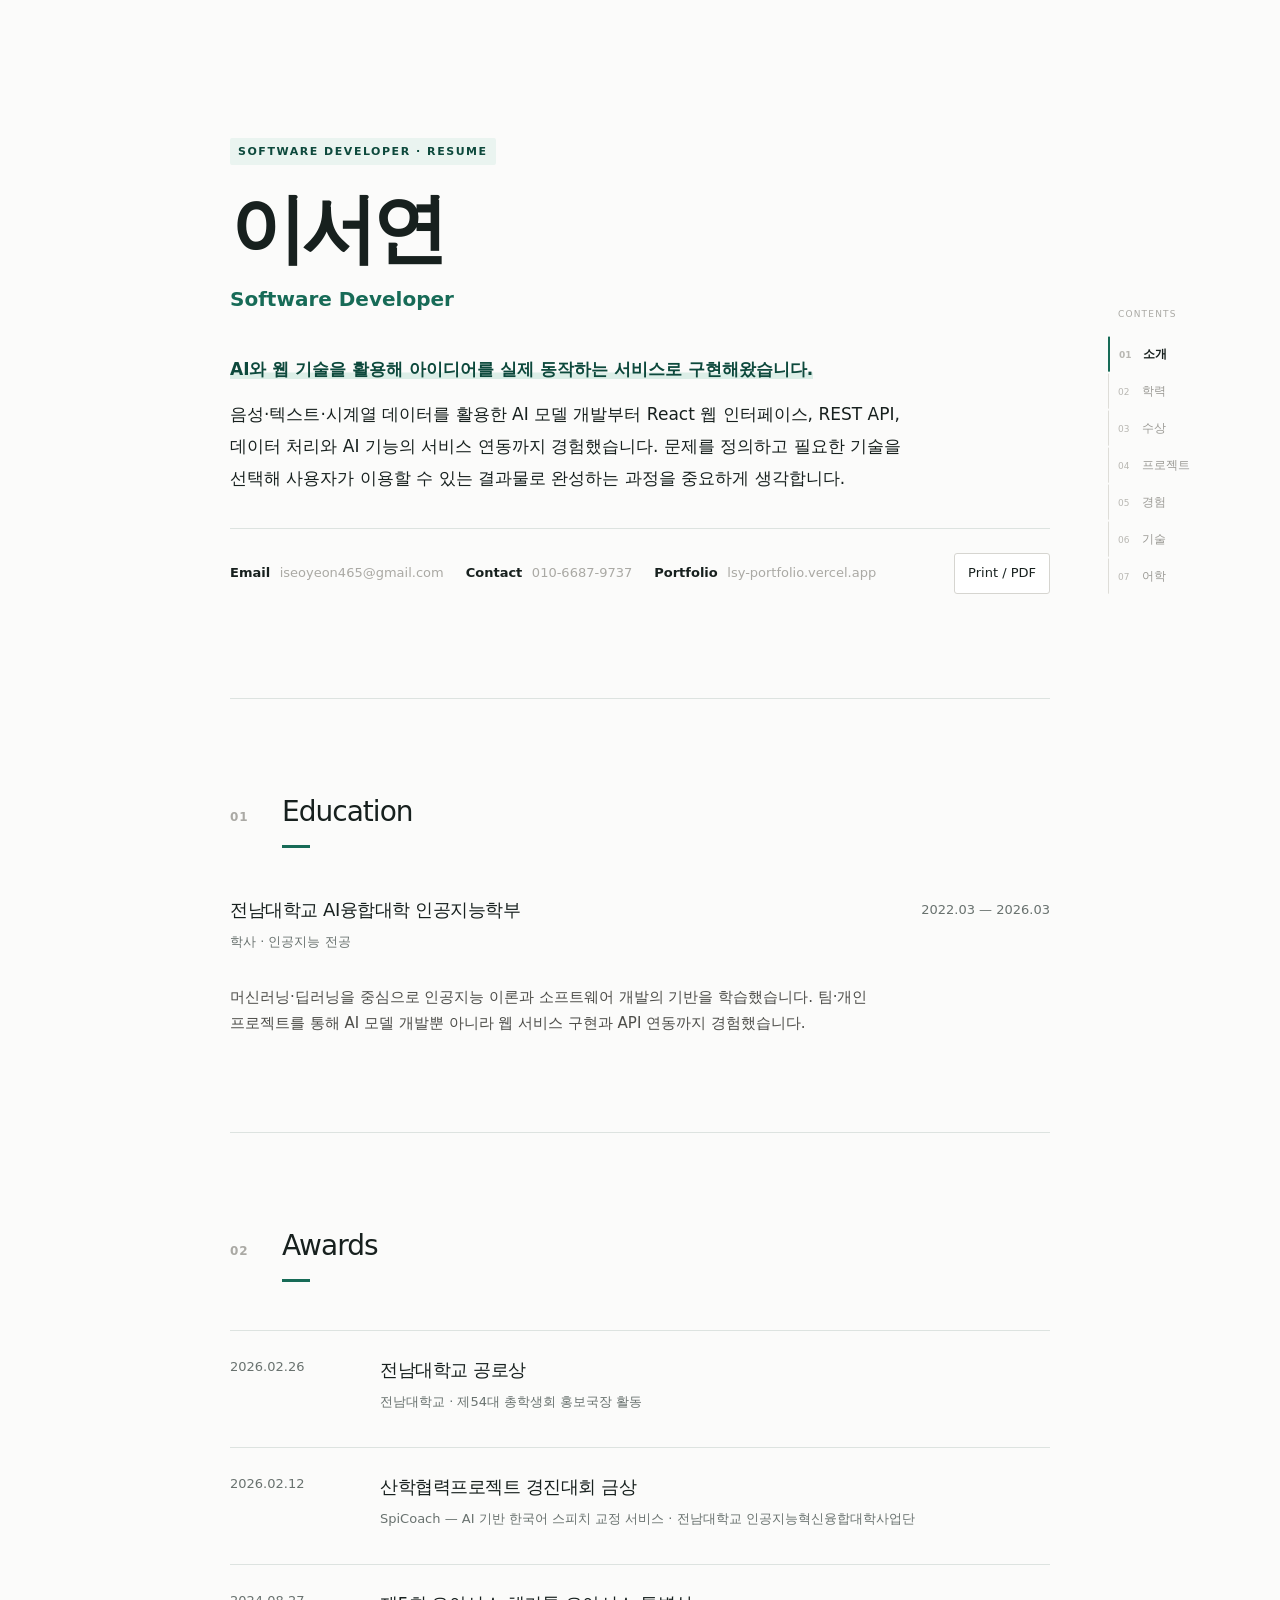
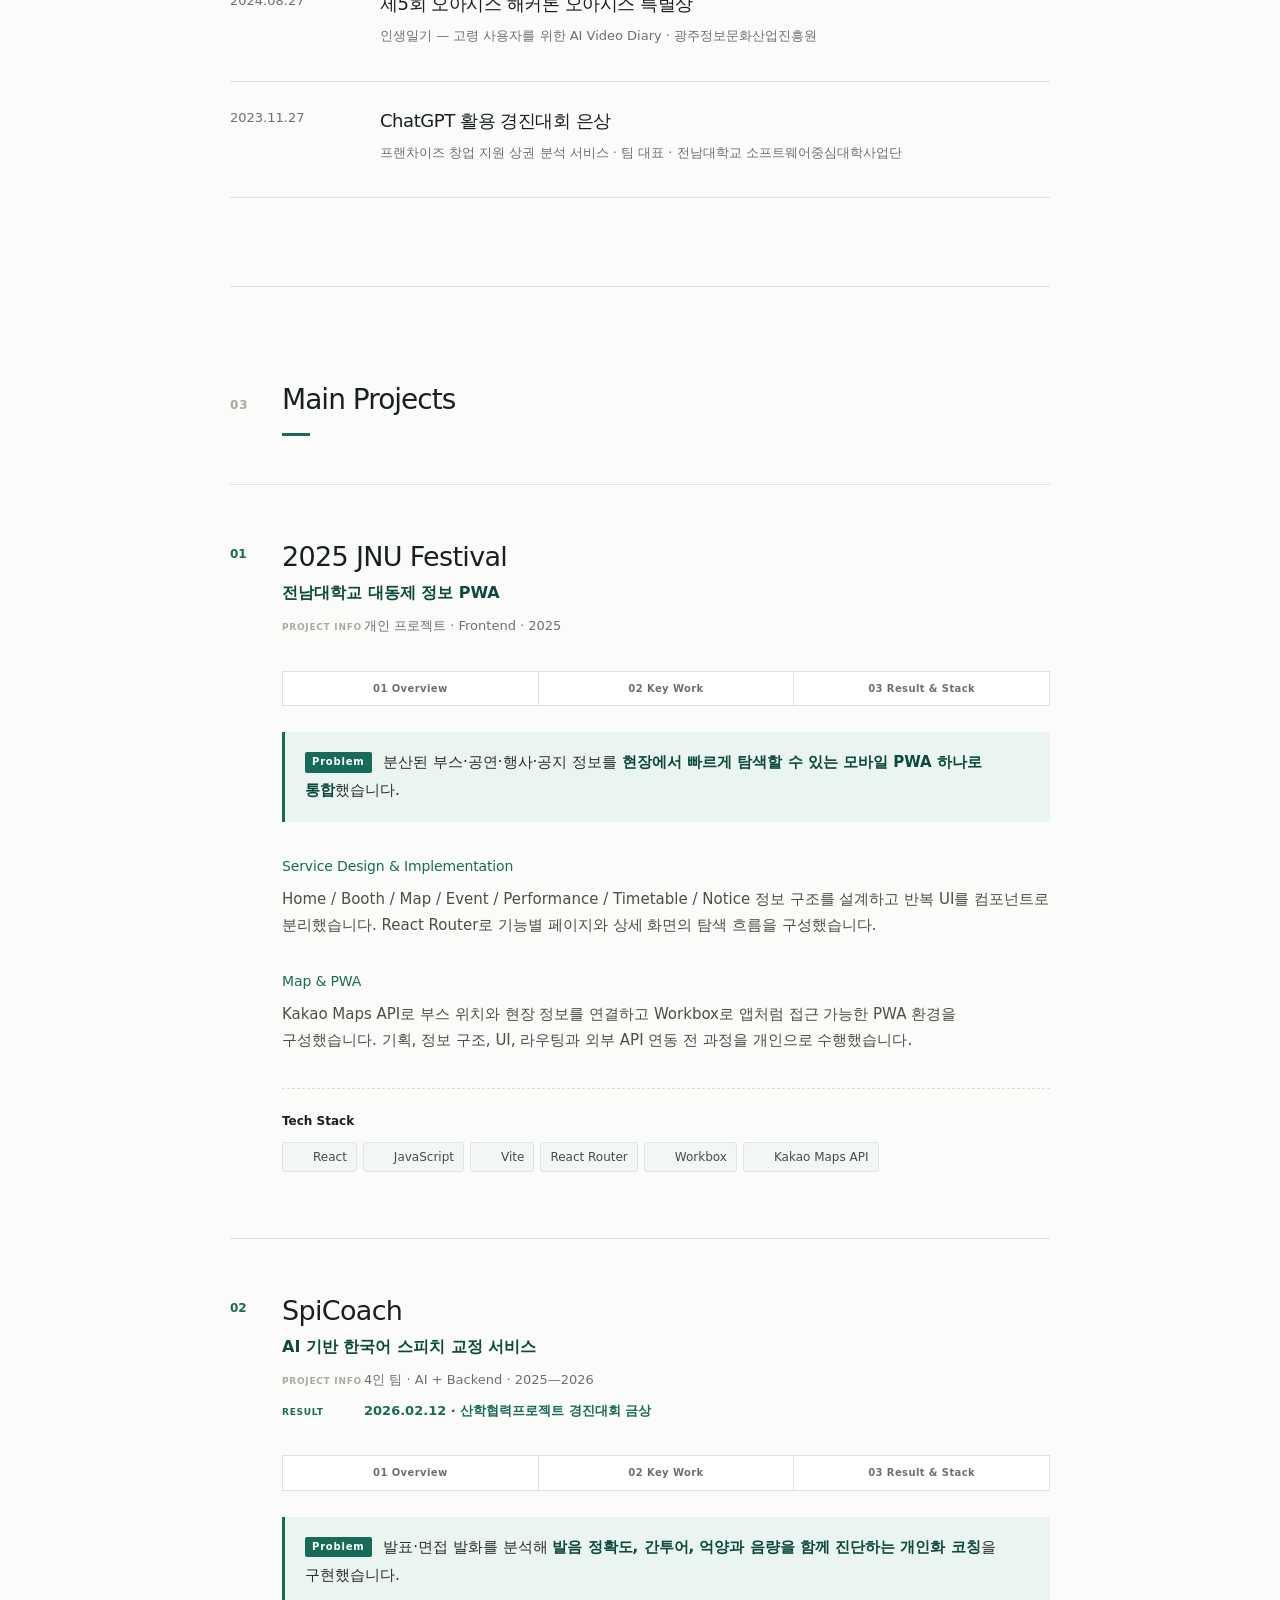
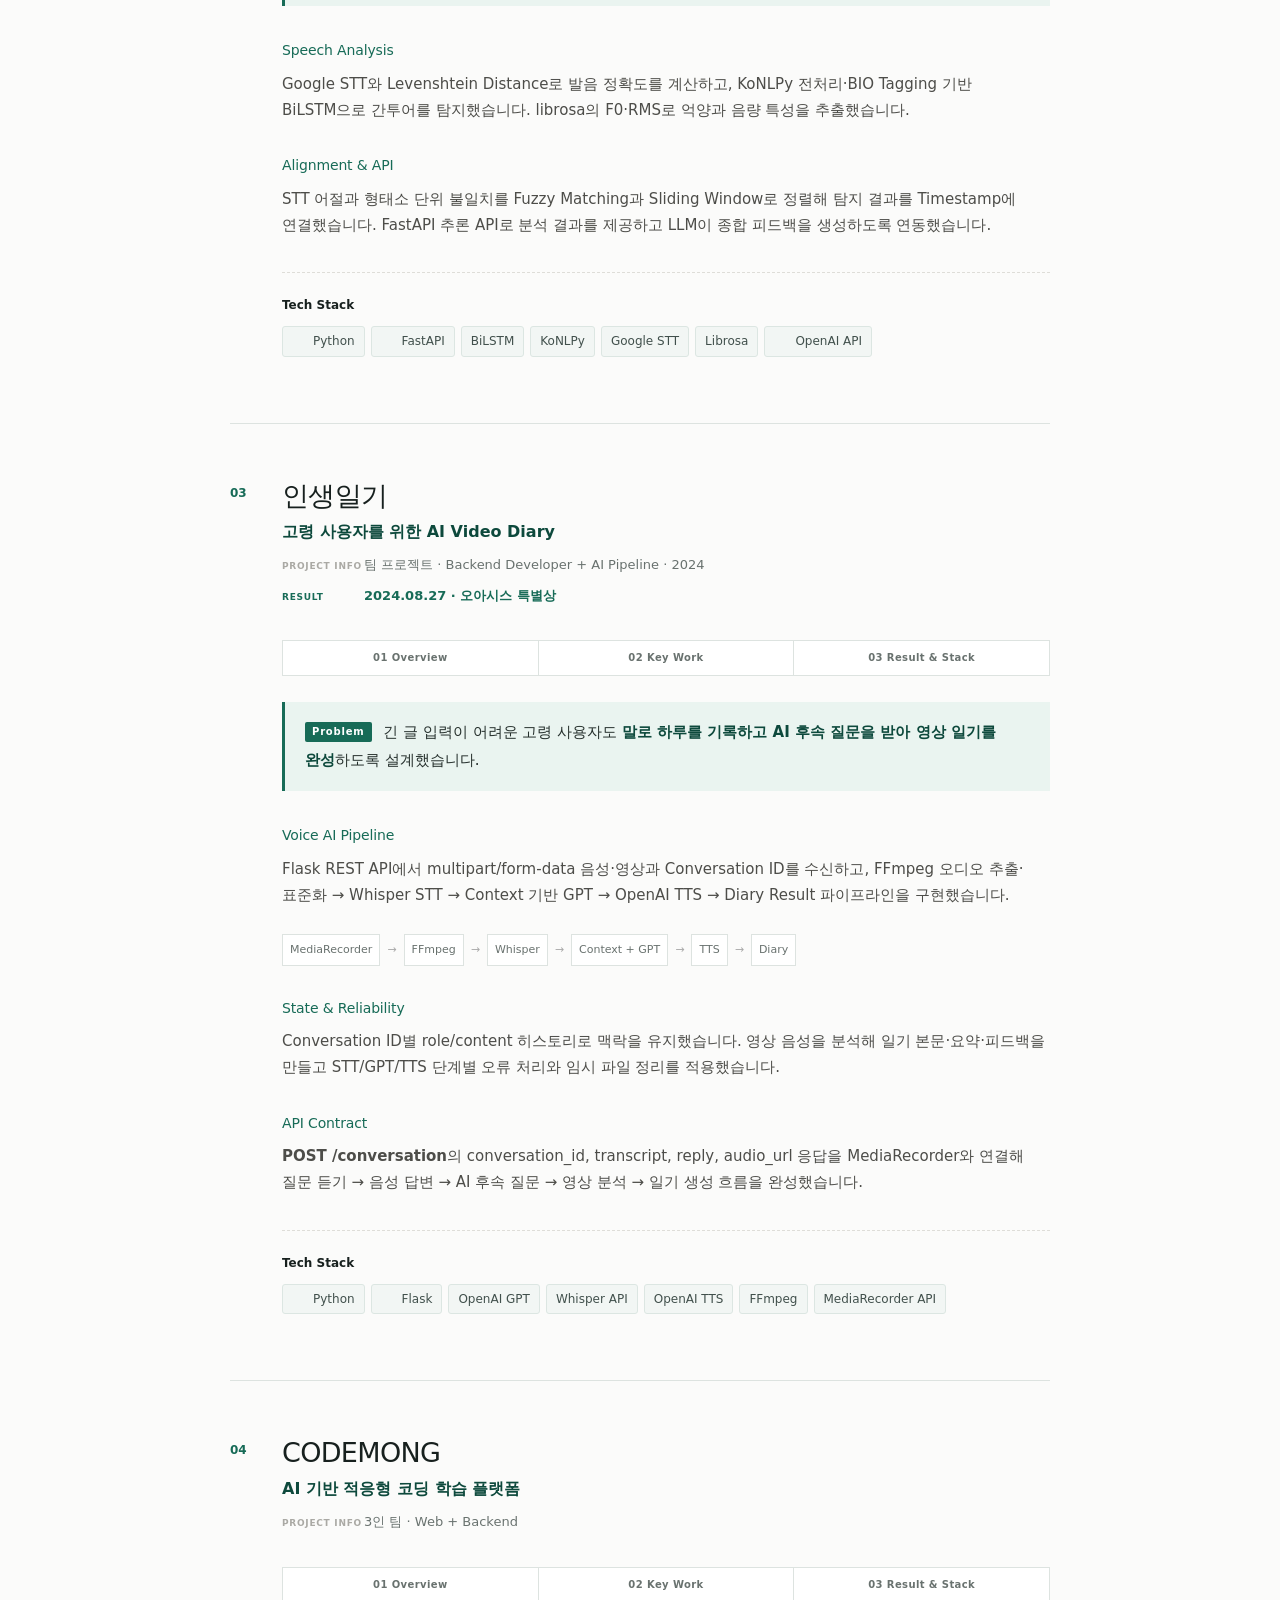
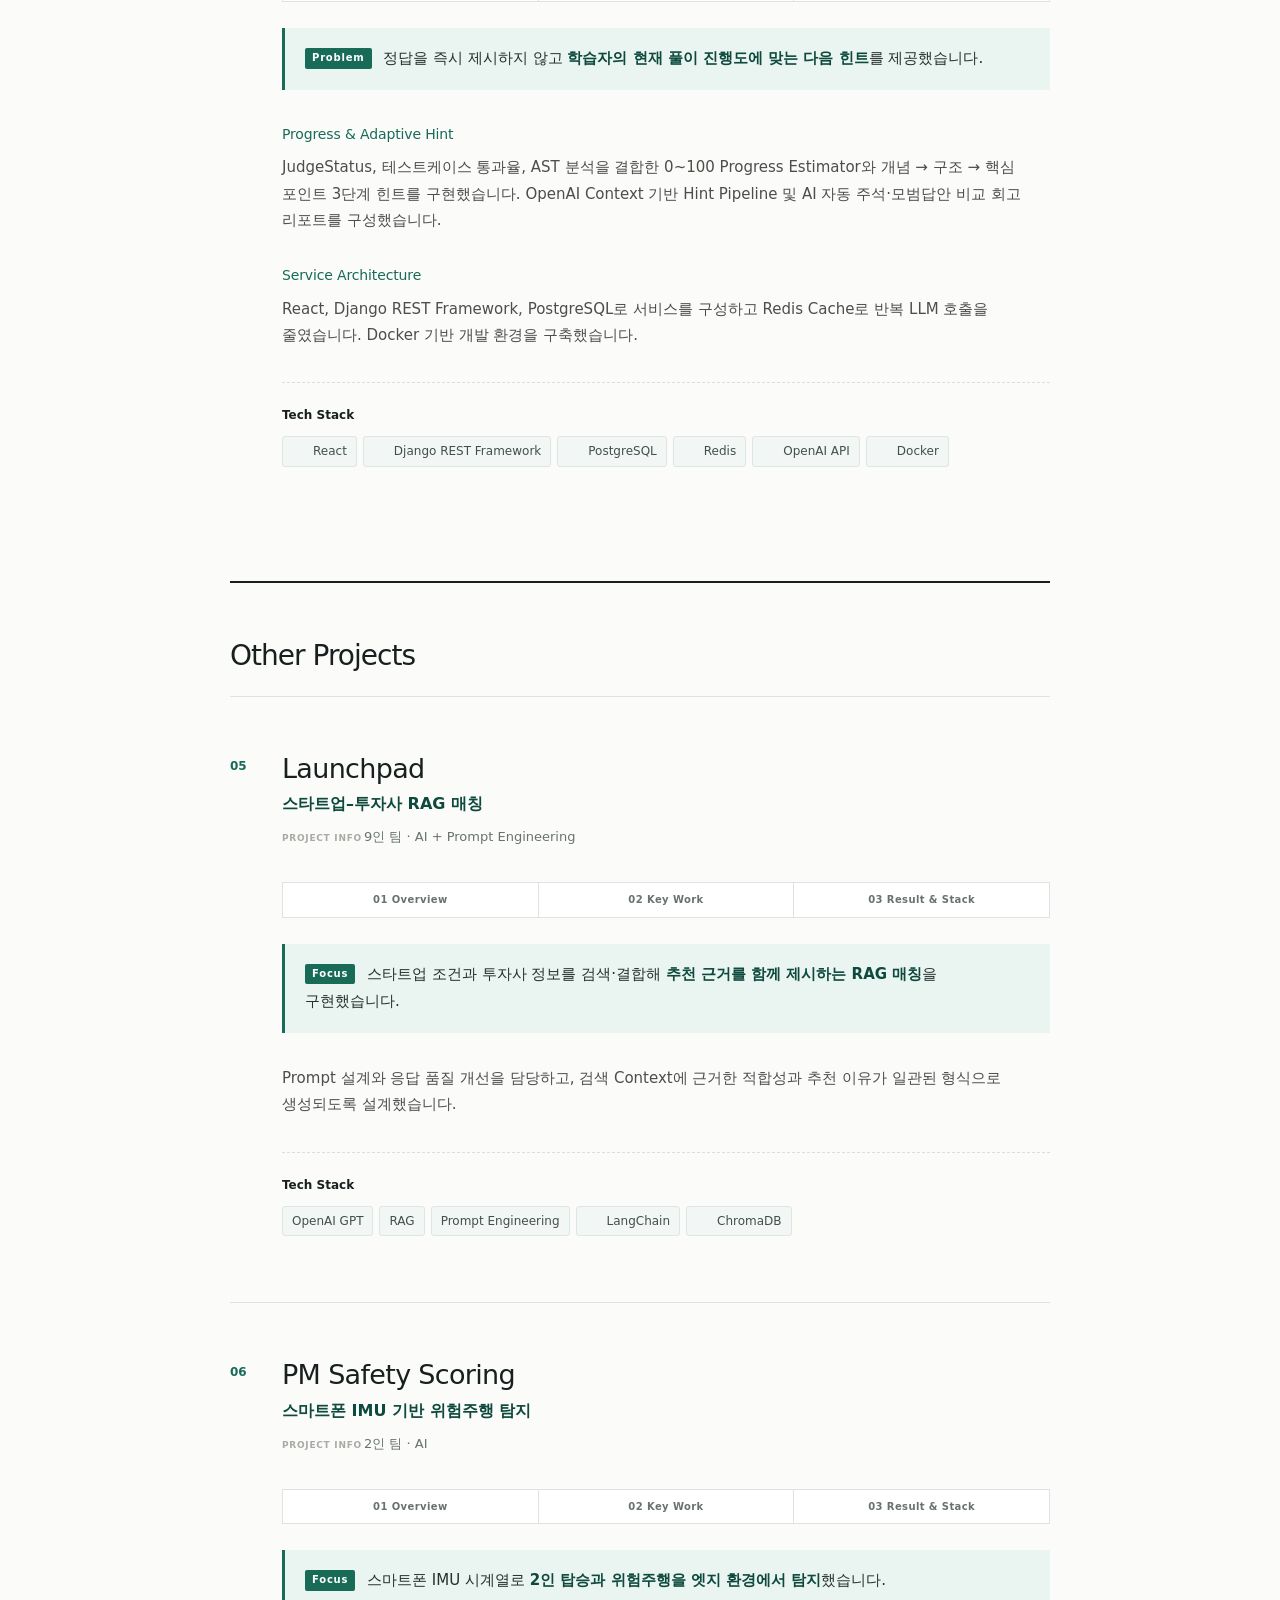
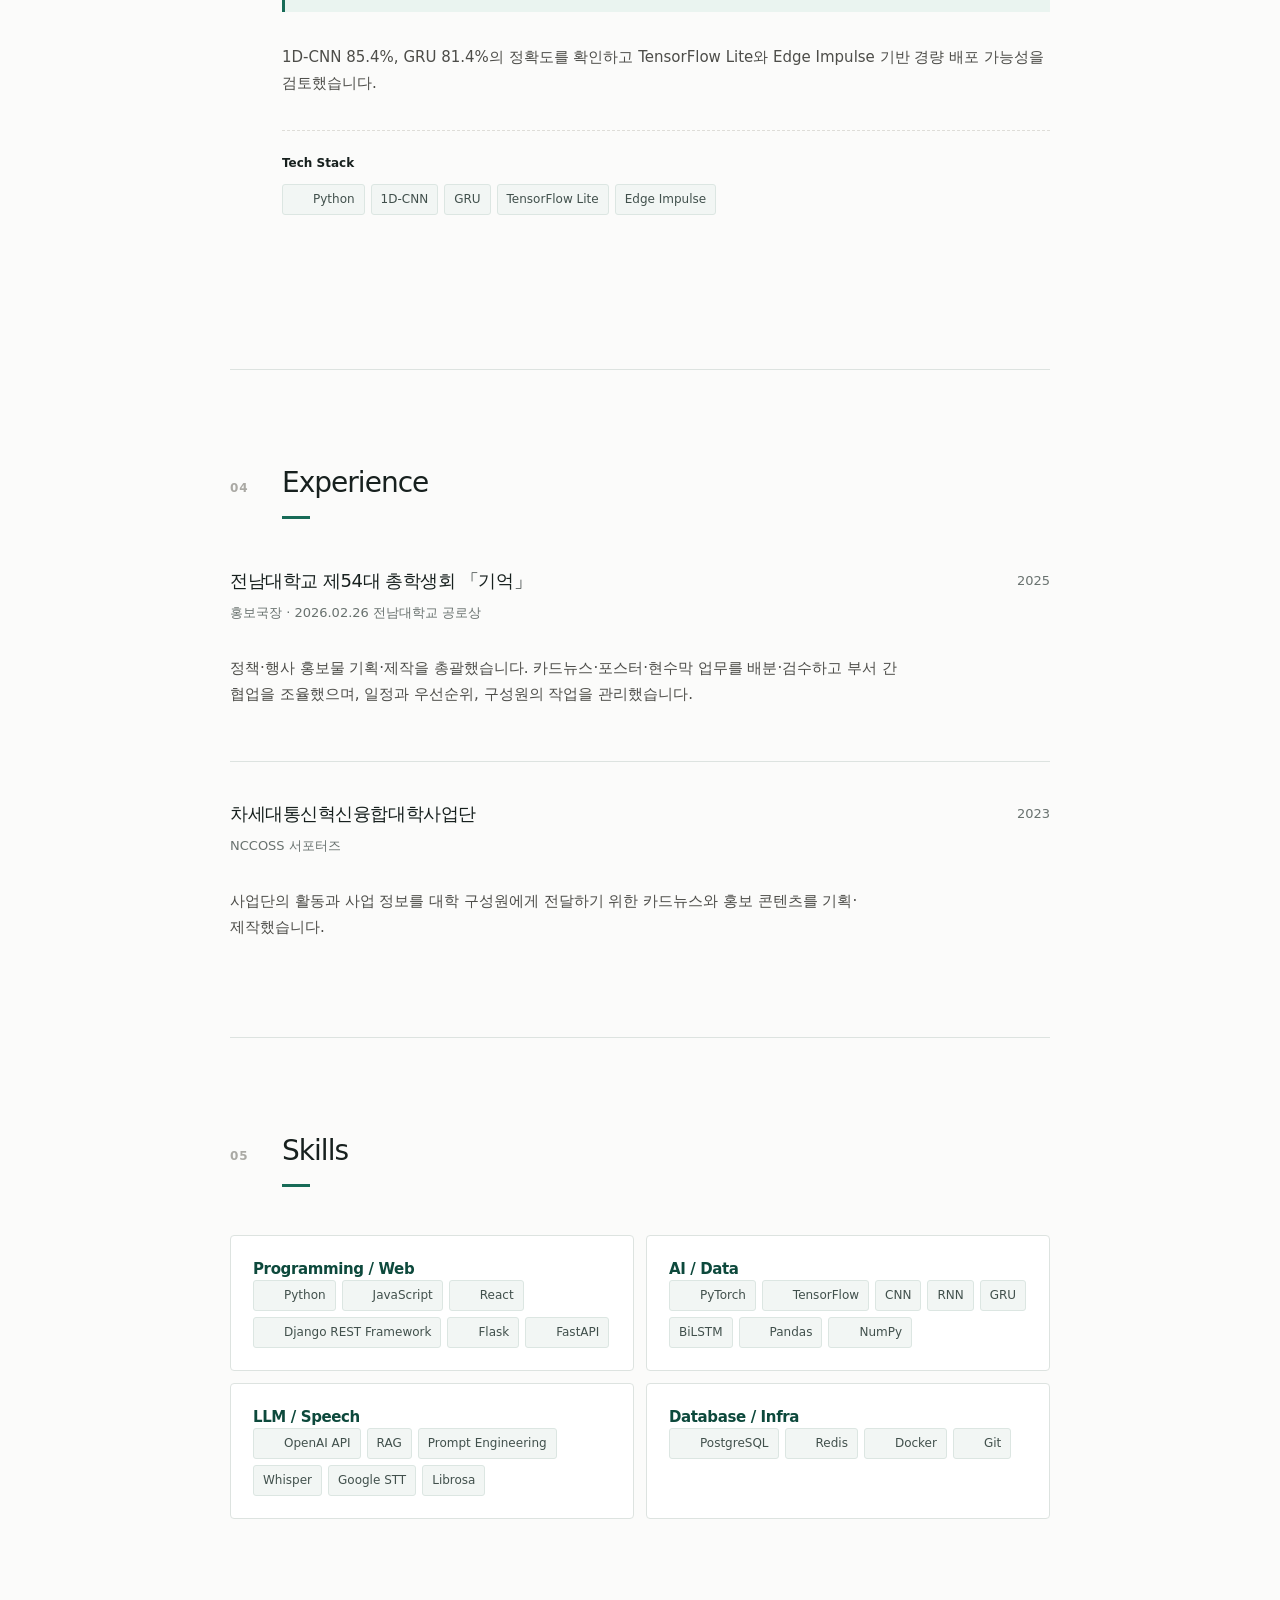
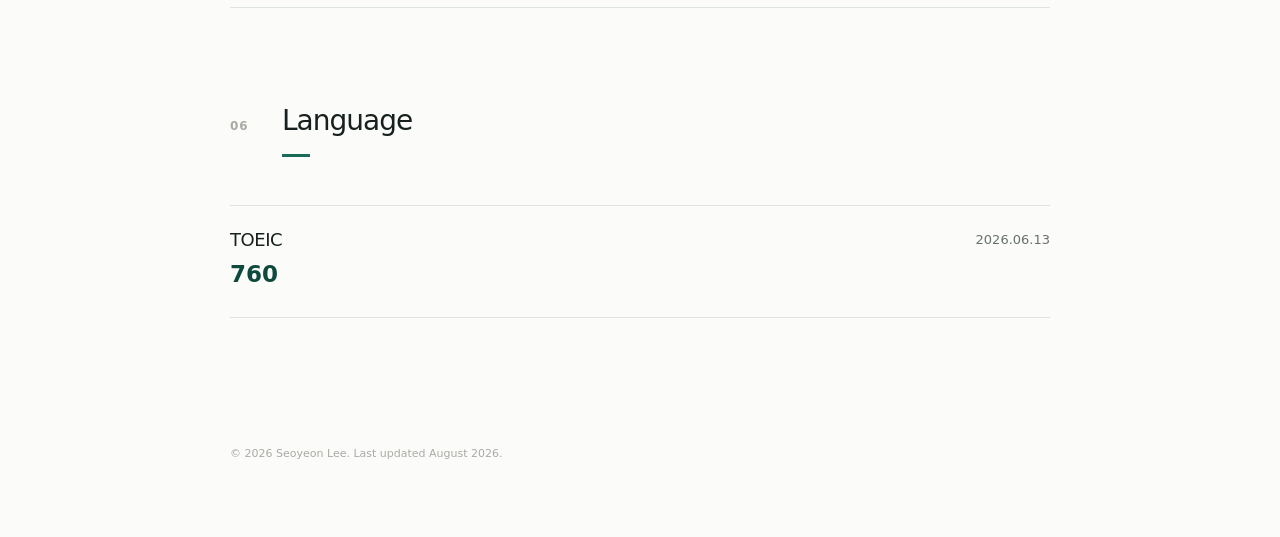
==== all/index.html @ 8046c21c "Add files via upload" ====
<!doctype html>
<html lang="ko">
  <head>
    <meta charset="UTF-8" />
    <meta name="viewport" content="width=device-width, initial-scale=1.0" />
    <meta name="description" content="AI와 웹 기술로 아이디어를 실제 서비스로 구현해온 Software Developer 이서연의 종합 이력서입니다." />
    <title>이서연 · Software Developer</title>
    <script type="module" crossorigin src="/all/assets/index-D9o_yGi5.js"></script>
    <link rel="stylesheet" crossorigin href="/all/assets/index-BN5vg3Mg.css">
  </head>
  <body>
    <div id="root"></div>
  </body>
</html>
---- all/assets/index-BN5vg3Mg.css ----
/*! tailwindcss v4.2.1 | MIT License | https://tailwindcss.com */
@layer theme{:root,:host{--font-sans:ui-sans-serif, system-ui, sans-serif, "Apple Color Emoji", "Segoe UI Emoji", "Segoe UI Symbol", "Noto Color Emoji";--font-mono:ui-monospace, SFMono-Regular, Menlo, Monaco, Consolas, "Liberation Mono", "Courier New", monospace;--default-font-family:var(--font-sans);--default-mono-font-family:var(--font-mono)}}@layer base{*,:after,:before,::backdrop{box-sizing:border-box;border:0 solid;margin:0;padding:0}::file-selector-button{box-sizing:border-box;border:0 solid;margin:0;padding:0}html,:host{-webkit-text-size-adjust:100%;tab-size:4;line-height:1.5;font-family:var(--default-font-family,ui-sans-serif, system-ui, sans-serif, "Apple Color Emoji", "Segoe UI Emoji", "Segoe UI Symbol", "Noto Color Emoji");font-feature-settings:var(--default-font-feature-settings,normal);font-variation-settings:var(--default-font-variation-settings,normal);-webkit-tap-highlight-color:transparent}hr{height:0;color:inherit;border-top-width:1px}abbr:where([title]){-webkit-text-decoration:underline dotted;text-decoration:underline dotted}h1,h2,h3,h4,h5,h6{font-size:inherit;font-weight:inherit}a{color:inherit;-webkit-text-decoration:inherit;-webkit-text-decoration:inherit;-webkit-text-decoration:inherit;-webkit-text-decoration:inherit;text-decoration:inherit}b,strong{font-weight:bolder}code,kbd,samp,pre{font-family:var(--default-mono-font-family,ui-monospace, SFMono-Regular, Menlo, Monaco, Consolas, "Liberation Mono", "Courier New", monospace);font-feature-settings:var(--default-mono-font-feature-settings,normal);font-variation-settings:var(--default-mono-font-variation-settings,normal);font-size:1em}small{font-size:80%}sub,sup{vertical-align:baseline;font-size:75%;line-height:0;position:relative}sub{bottom:-.25em}sup{top:-.5em}table{text-indent:0;border-color:inherit;border-collapse:collapse}:-moz-focusring{outline:auto}progress{vertical-align:baseline}summary{display:list-item}ol,ul,menu{list-style:none}img,svg,video,canvas,audio,iframe,embed,object{vertical-align:middle;display:block}img,video{max-width:100%;height:auto}button,input,select,optgroup,textarea{font:inherit;font-feature-settings:inherit;font-variation-settings:inherit;letter-spacing:inherit;color:inherit;opacity:1;background-color:#0000;border-radius:0}::file-selector-button{font:inherit;font-feature-settings:inherit;font-variation-settings:inherit;letter-spacing:inherit;color:inherit;opacity:1;background-color:#0000;border-radius:0}:where(select:is([multiple],[size])) optgroup{font-weight:bolder}:where(select:is([multiple],[size])) optgroup option{padding-inline-start:20px}::file-selector-button{margin-inline-end:4px}::placeholder{opacity:1}@supports (not ((-webkit-appearance:-apple-pay-button))) or (contain-intrinsic-size:1px){::placeholder{color:currentColor}@supports (color:color-mix(in lab, red, red)){::placeholder{color:color-mix(in oklab, currentcolor 50%, transparent)}}}textarea{resize:vertical}::-webkit-search-decoration{-webkit-appearance:none}::-webkit-date-and-time-value{min-height:1lh;text-align:inherit}::-webkit-datetime-edit{display:inline-flex}::-webkit-datetime-edit-fields-wrapper{padding:0}::-webkit-datetime-edit{padding-block:0}::-webkit-datetime-edit-year-field{padding-block:0}::-webkit-datetime-edit-month-field{padding-block:0}::-webkit-datetime-edit-day-field{padding-block:0}::-webkit-datetime-edit-hour-field{padding-block:0}::-webkit-datetime-edit-minute-field{padding-block:0}::-webkit-datetime-edit-second-field{padding-block:0}::-webkit-datetime-edit-millisecond-field{padding-block:0}::-webkit-datetime-edit-meridiem-field{padding-block:0}::-webkit-calendar-picker-indicator{line-height:1}:-moz-ui-invalid{box-shadow:none}button,input:where([type=button],[type=reset],[type=submit]){appearance:button}::file-selector-button{appearance:button}::-webkit-inner-spin-button{height:auto}::-webkit-outer-spin-button{height:auto}[hidden]:where(:not([hidden=until-found])){display:none!important}}@layer components,utilities;:root{--ink:#17201e;--muted:#69726f;--line:#dde3e0;--soft:#f2f6f4;--accent:#176b57;--accent-dark:#0d493c;--accent-pale:#eaf4f0;--blue:#345995}*{box-sizing:border-box}html{scroll-behavior:smooth}body{color:var(--ink);font-family:var(--font-geist-sans), "Pretendard", "Noto Sans KR", Arial, sans-serif;word-break:keep-all;background:#fbfbfa;margin:0;line-height:1.75}button,a{font:inherit}a{color:inherit}main{width:min(820px,100% - 48px);margin:0 auto;padding:104px 0 64px}section{border-top:1px solid var(--line);padding:88px 0;scroll-margin-top:42px}.hero{border:0;padding:32px 0 104px}.eyebrow{color:var(--accent-dark);background:var(--accent-pale);letter-spacing:.14em;border-radius:2px;margin-bottom:26px;padding:4px 8px;font-size:11px;font-weight:750;display:inline-block}h1{letter-spacing:-.065em;margin:0;font-size:clamp(48px,8vw,76px);font-weight:720;line-height:1}.role{color:var(--accent);margin:15px 0 36px;font-size:20px;font-weight:650}.intro-copy{max-width:700px;font-size:17px;line-height:1.9}.intro-copy p{margin:0 0 12px}.intro-copy strong{color:var(--accent-dark);font-weight:720;box-shadow:inset 0 -.38em #dceee7}.contact{border-top:1px solid var(--line);flex-wrap:wrap;align-items:center;gap:10px 22px;margin-top:34px;padding-top:24px;font-size:13px;display:flex}.contact a{font-weight:650;text-decoration:none}.contact a span{color:#aaa9a4;margin-left:5px;font-weight:450}.contact button{cursor:pointer;background:#fff;border:1px solid #d6d5d0;border-radius:3px;margin-left:auto;padding:8px 13px}.contact button:hover{border-color:#777}.section-title{grid-template-columns:52px 1fr;align-items:baseline;margin-bottom:48px;display:grid}.section-title span{color:#aaa9a4;letter-spacing:.08em;font-size:12px;font-weight:650}.section-title h2,.subsection h2{letter-spacing:-.035em;margin:0;font-size:28px}.section-title h2:after{content:"";background:var(--accent);width:28px;height:3px;margin-top:9px;display:block}h3{letter-spacing:-.025em;margin:0;font-size:18px;line-height:1.5}h4{color:var(--accent);letter-spacing:-.01em;margin:30px 0 7px;font-size:14px}p{margin:8px 0}.meta,time{color:var(--muted);font-size:13px}.row{justify-content:space-between;align-items:flex-start;gap:32px;display:flex}.row time{white-space:nowrap;padding-top:3px}.description{color:#4d4d49;max-width:670px;margin-top:22px;font-size:15px}.award-list{border-top:1px solid var(--line)}.award-row{border-bottom:1px solid var(--line);grid-template-columns:130px 1fr;gap:20px;padding:25px 0;display:grid}.award-row p:not(.meta){color:#565651;margin-top:11px;font-size:14px}.project{border-top:1px solid var(--line);padding:52px 0 66px}.project-header{grid-template-columns:52px 1fr;display:grid}.project-index{color:var(--accent);font-family:var(--font-geist-mono);padding-top:7px;font-size:12px;font-weight:750}.project-header h3{font-size:27px}.project-subtitle{color:var(--accent-dark);margin:1px 0 5px;font-size:16px;font-weight:650}.award-note{color:var(--accent);font-size:13px;font-weight:650}.project-meta span,.award-note span{color:#aaa9a4;letter-spacing:.08em;min-width:82px;font-size:9px;font-weight:750;display:inline-block}.award-note span{color:var(--accent)}.project-body{color:#4d4d49;padding-left:52px;font-size:15px}.project-structure{border:1px solid var(--line);background:var(--line);grid-template-columns:repeat(3,1fr);gap:1px;margin:25px 0 18px;display:grid}.project-structure span{color:var(--muted);letter-spacing:.04em;text-align:center;background:#fff;padding:8px 10px;font-size:10px;font-weight:700}.project-body .lead{color:#26302d;background:var(--accent-pale);border-left:3px solid var(--accent);margin:26px 0 32px;padding:17px 20px;font-size:15px;line-height:1.85}.project-body .lead strong{color:#fff;background:var(--accent);letter-spacing:.08em;vertical-align:2px;border-radius:2px;margin-right:7px;padding:1px 7px;font-size:10px;font-style:normal;display:inline-block}.project-body .lead em{color:var(--accent-dark);font-style:normal;font-weight:720}.tech{border-top:1px dashed #deddd8;margin-top:34px;padding-top:22px}.tech b{color:var(--ink);margin-bottom:10px;font-size:12px;display:block}.tags{flex-wrap:wrap;gap:6px;display:flex}.tags span{background:var(--soft);color:#41504c;border:1px solid #dce6e2;border-radius:3px;align-items:center;gap:6px;padding:6px 9px;font-size:12px;line-height:1.4;display:inline-flex}.tags img{object-fit:contain;width:15px;height:15px}.metrics{grid-template-columns:1fr 1fr;gap:10px;margin:28px 0;display:grid}.metrics div{border-top:3px solid var(--accent);background:var(--soft);padding:14px 16px}.metrics div:nth-child(2){border-top-color:var(--blue)}.metrics b{color:var(--accent-dark);font-size:25px;line-height:1.2;display:block}.metrics div:nth-child(2) b{color:var(--blue)}.metrics span{color:var(--muted);font-size:12px}.flow{color:var(--muted);flex-wrap:wrap;align-items:center;gap:7px;margin:26px 0 0;font-size:11px;display:flex}.flow span{border:1px solid var(--line);background:#fff;padding:5px 7px}.flow i{color:#aaa;font-style:normal}.subsection{border-top:2px solid var(--ink);margin:48px 0 16px;padding-top:48px}.experience-list .second{border-top:1px solid var(--line);margin-top:54px;padding-top:38px}.skill-list{grid-template-columns:repeat(2,minmax(0,1fr));gap:12px;display:grid}.skill-list>div{border:1px solid var(--line);background:#fff;border-radius:4px;padding:22px}.skill-list h3{color:var(--accent-dark);font-size:15px;font-weight:720}.skill-list p{color:var(--muted);margin:11px 0 0;font-size:13px}.language{border-top:1px solid var(--line);border-bottom:1px solid var(--line);padding:20px 0}.score{color:var(--accent-dark);font-size:23px;font-weight:750;line-height:1.2}.placeholder{background:#fff6e6;border-radius:2px;padding:1px 7px;font-size:12px;display:inline-block;color:#9b6d27!important}footer{color:#aaa9a4;padding:38px 0 10px;font-size:11px}.side-nav{flex-direction:column;gap:2px;width:112px;display:flex;position:fixed;top:50%;right:max(28px,50vw - 580px);transform:translateY(-50%)}.side-nav p{color:#aaa9a4;letter-spacing:.13em;margin:0 0 12px 10px;font-size:9px}.side-nav button{text-align:left;color:#9b9a95;cursor:pointer;background:0 0;border:0;border-left:1px solid #deddd8;padding:7px 9px;font-size:12px;transition:color .15s,border-color .15s}.side-nav button span{width:24px;font-family:var(--font-geist-mono);color:#b8b7b2;font-size:9px;display:inline-block}.side-nav button.active{color:var(--ink);border-left:2px solid var(--accent);font-weight:650}.mobile-nav{display:none}@media (width<=1120px){main{margin-left:max(48px,50vw - 460px)}.side-nav{right:24px}}@media (width<=900px){.side-nav{display:none}.mobile-nav{z-index:10;border-bottom:1px solid var(--line);-webkit-backdrop-filter:blur(8px);backdrop-filter:blur(8px);background:#fbfbfaf5;display:block;position:sticky;top:0}.mobile-nav>div{scrollbar-width:none;padding:0 17px;display:flex;overflow-x:auto}.mobile-nav button{color:#8a8984;background:0 0;border:0;border-bottom:2px solid #0000;flex:none;padding:14px 12px 12px;font-size:12px}.mobile-nav button.active{color:var(--ink);border-bottom-color:var(--accent);font-weight:650}main{width:min(820px,100% - 40px);margin:0 auto;padding-top:62px}section{scroll-margin-top:46px}}@media (width<=600px){body{word-break:keep-all}main{width:calc(100% - 36px);padding-bottom:34px}section{padding:62px 0}.hero{padding:20px 0 76px}h1{font-size:54px}.intro-copy{font-size:15px}.contact{align-items:flex-start}.contact button{width:100%;margin:9px 0 0}.section-title{grid-template-columns:36px 1fr;margin-bottom:34px}.section-title h2,.subsection h2{font-size:24px}.row{flex-direction:column;gap:4px}.row time{order:-1}.award-row{grid-template-columns:1fr;gap:6px}.project{padding:42px 0 52px}.project-header{grid-template-columns:36px 1fr}.project-header h3{font-size:23px}.project-body{padding-left:36px}.project-structure,.metrics,.skill-list{grid-template-columns:1fr}.skill-list h3{grid-row:auto;margin-bottom:10px}.language time{order:0}}@media print{.side-nav,.mobile-nav,.contact button{display:none!important}body{background:#fff;font-size:11pt}main{width:100%;max-width:none;margin:0;padding:0}.hero{padding-top:0}section{break-inside:auto;padding:38px 0}.project{break-inside:avoid}a{text-decoration:none}}@media (prefers-reduced-motion:reduce){html{scroll-behavior:auto}*{transition:none!important}}
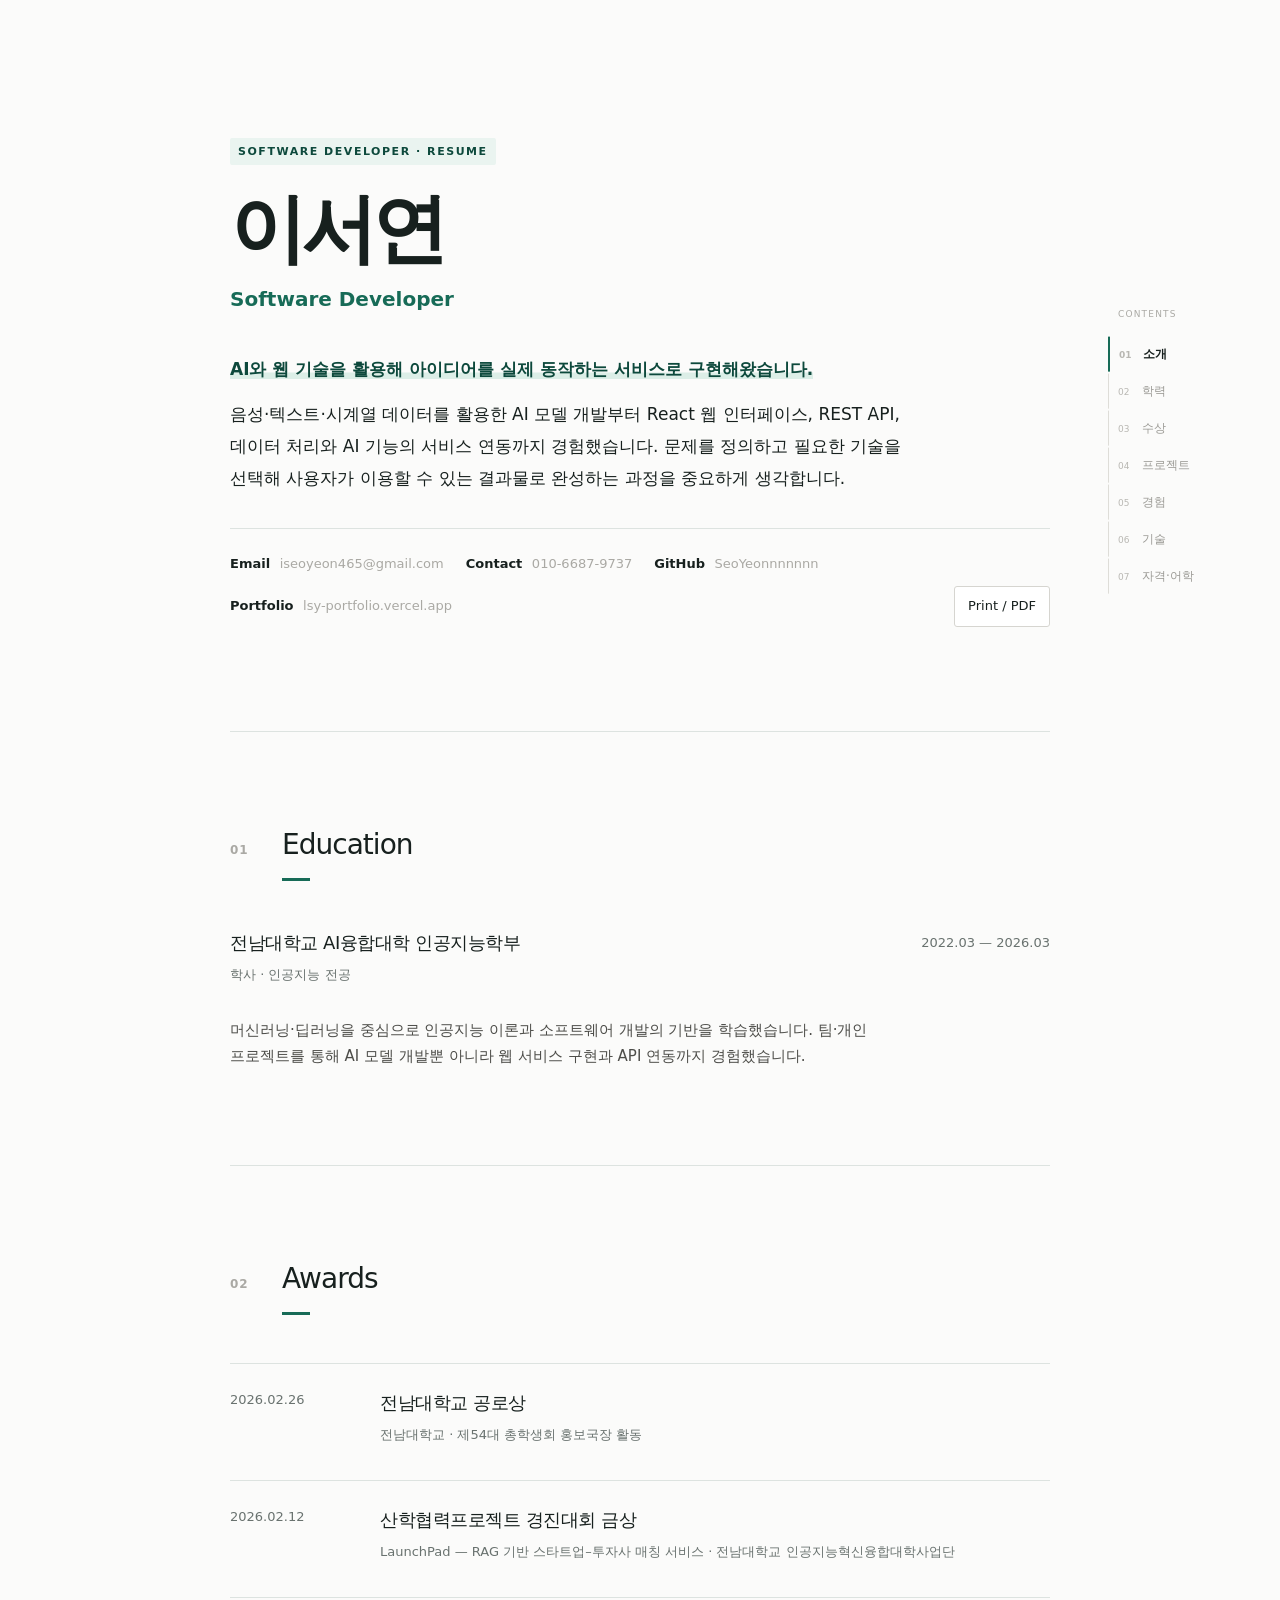
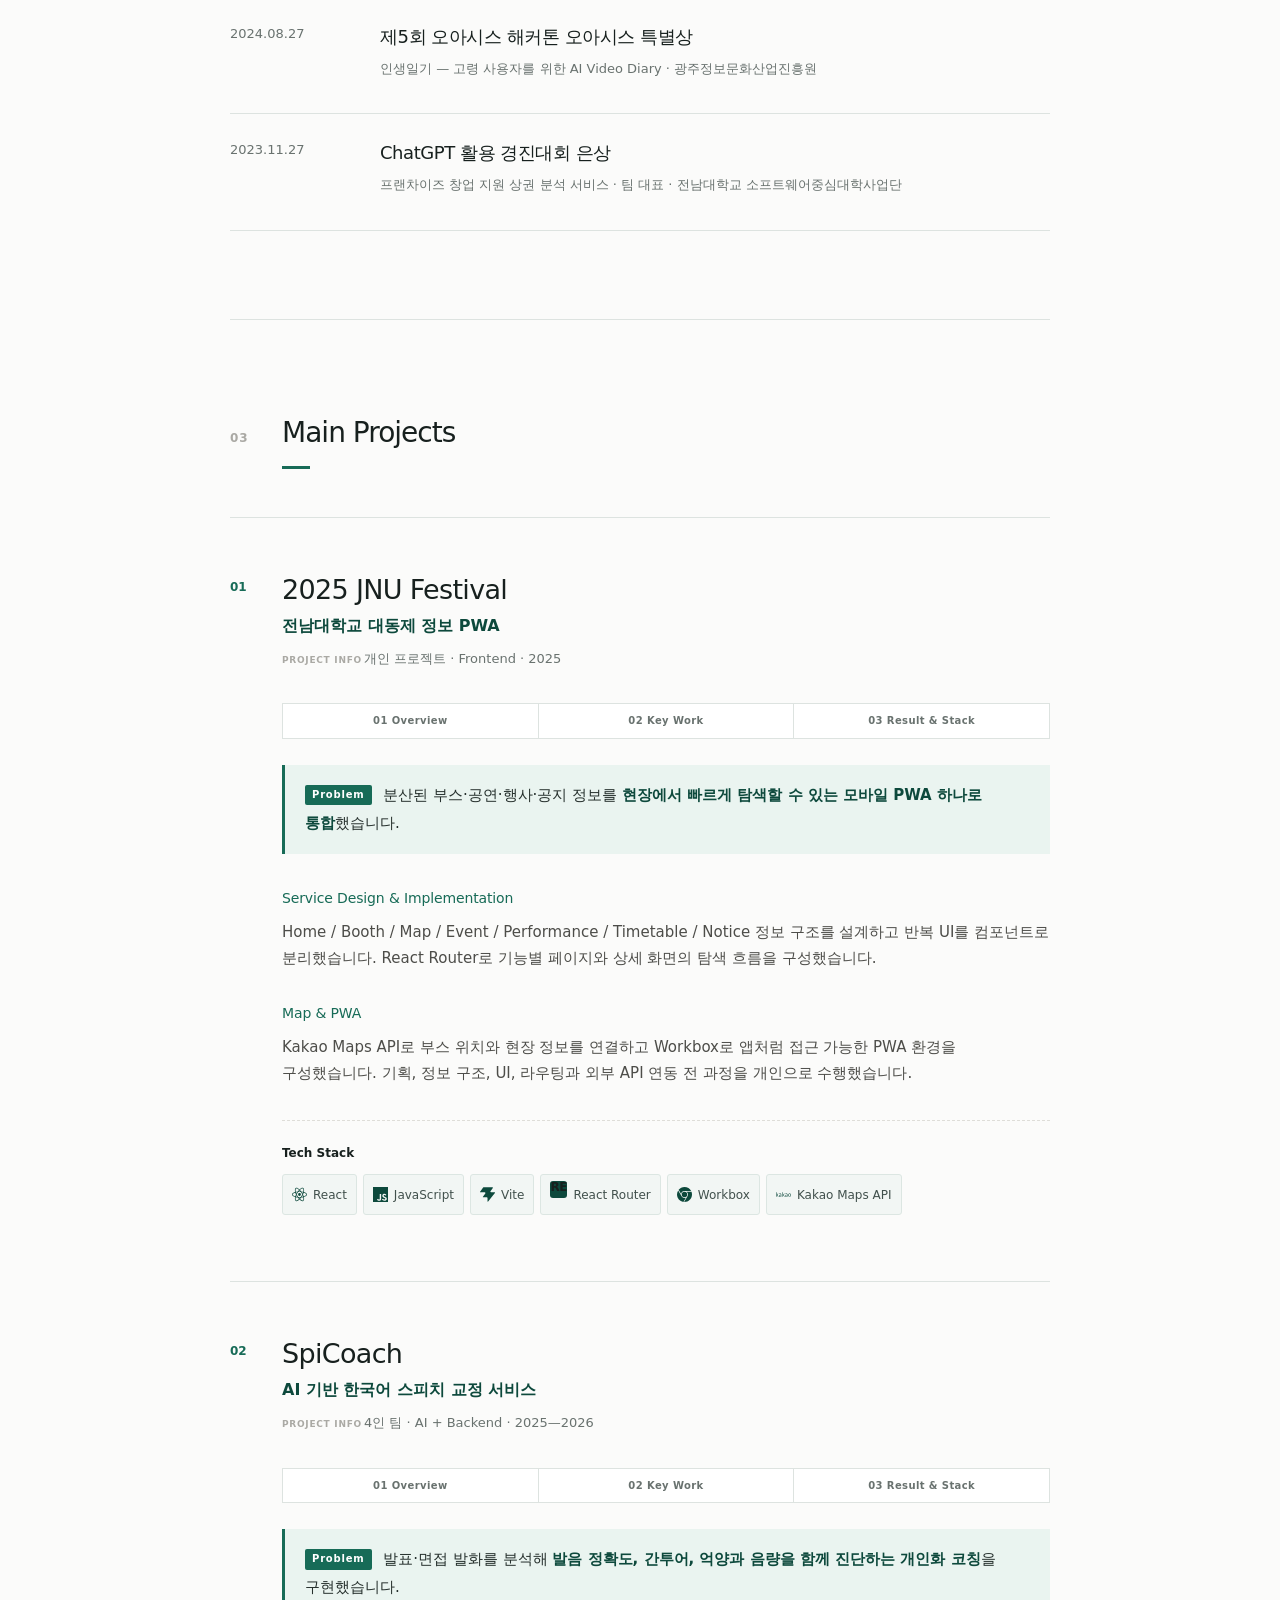
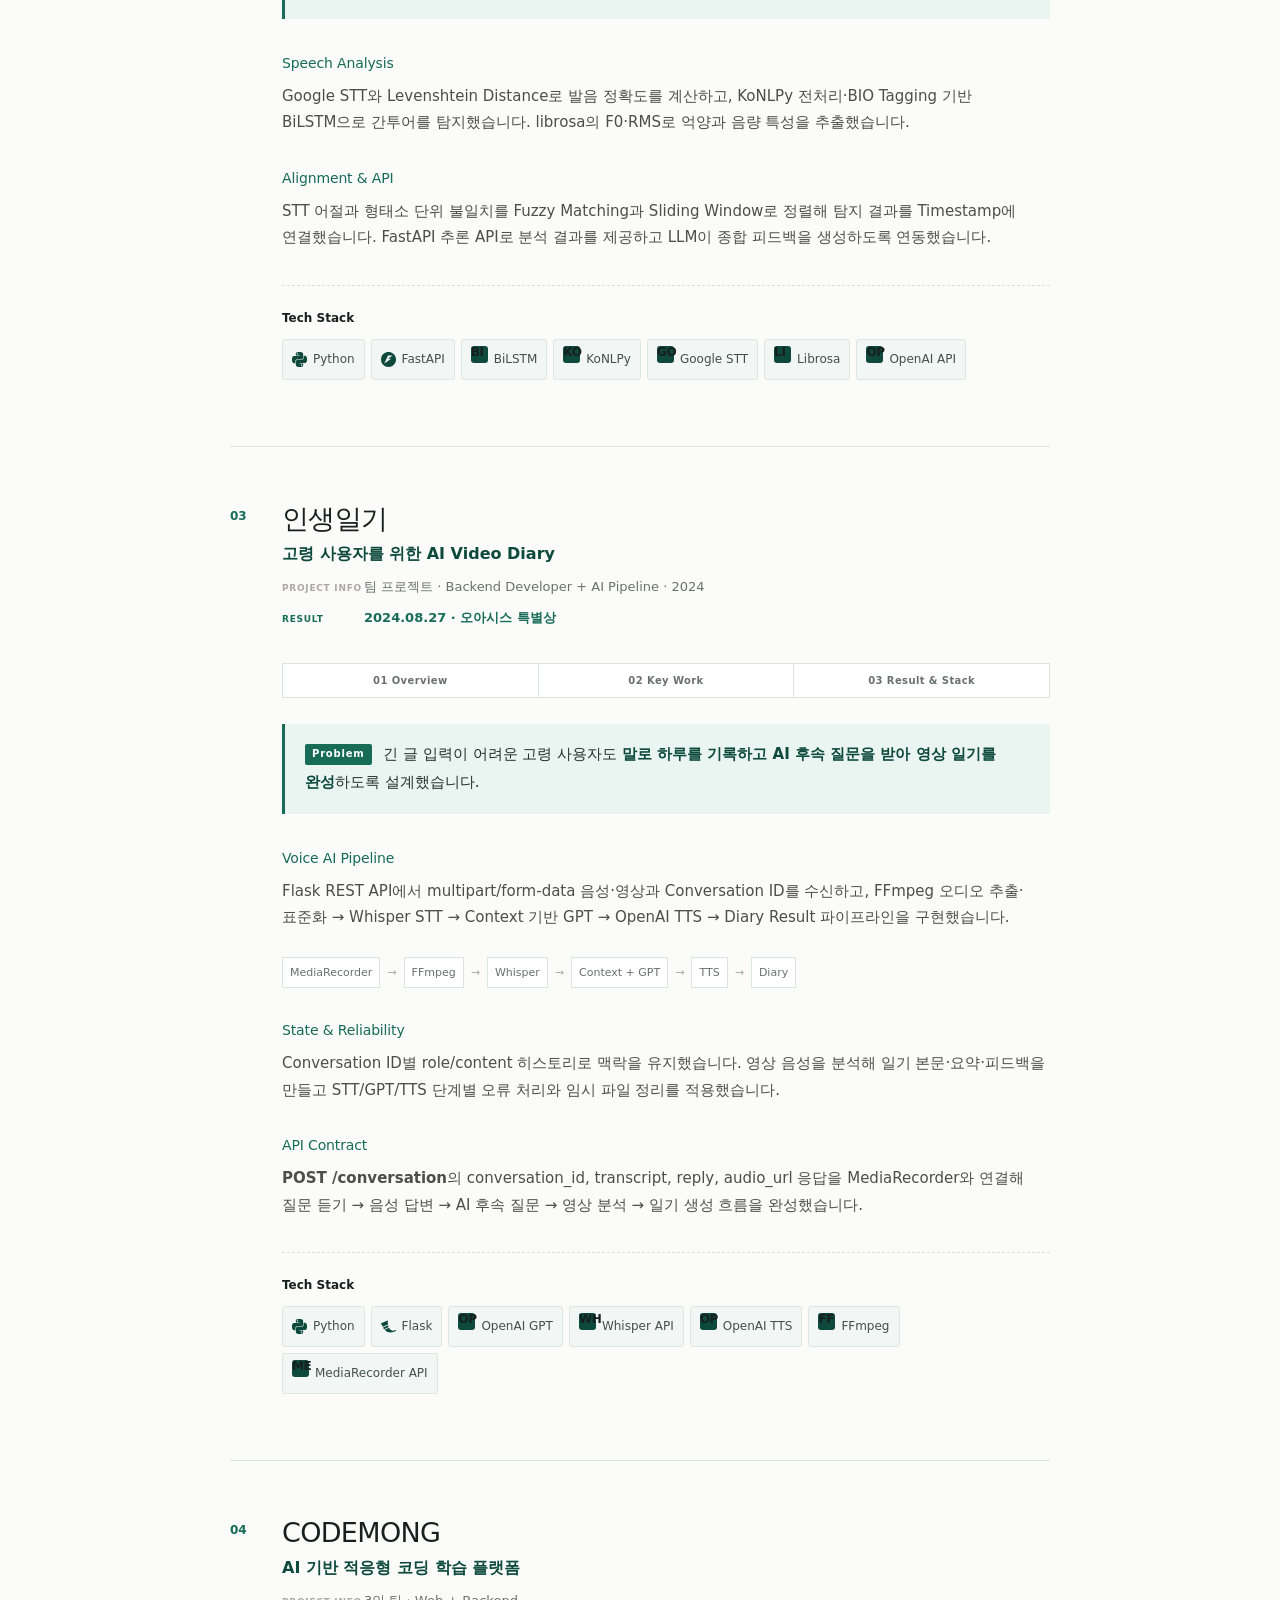
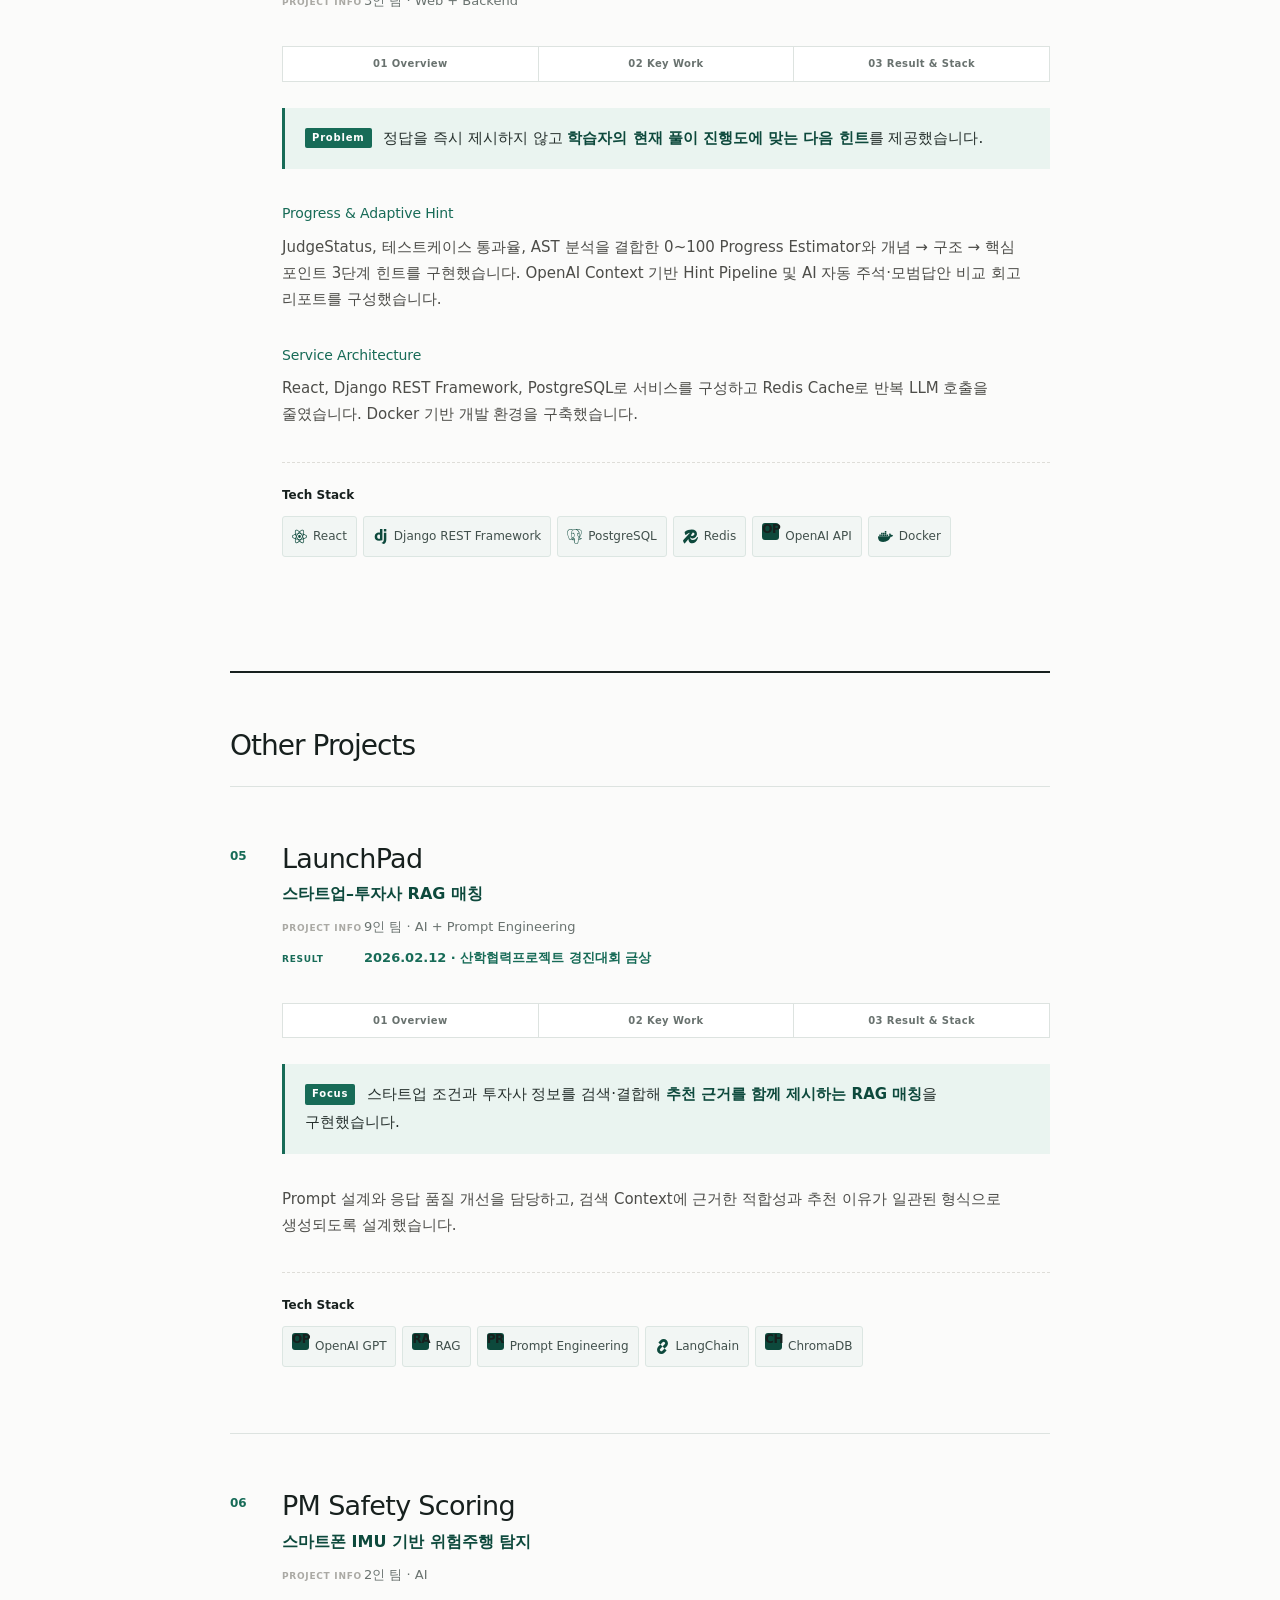
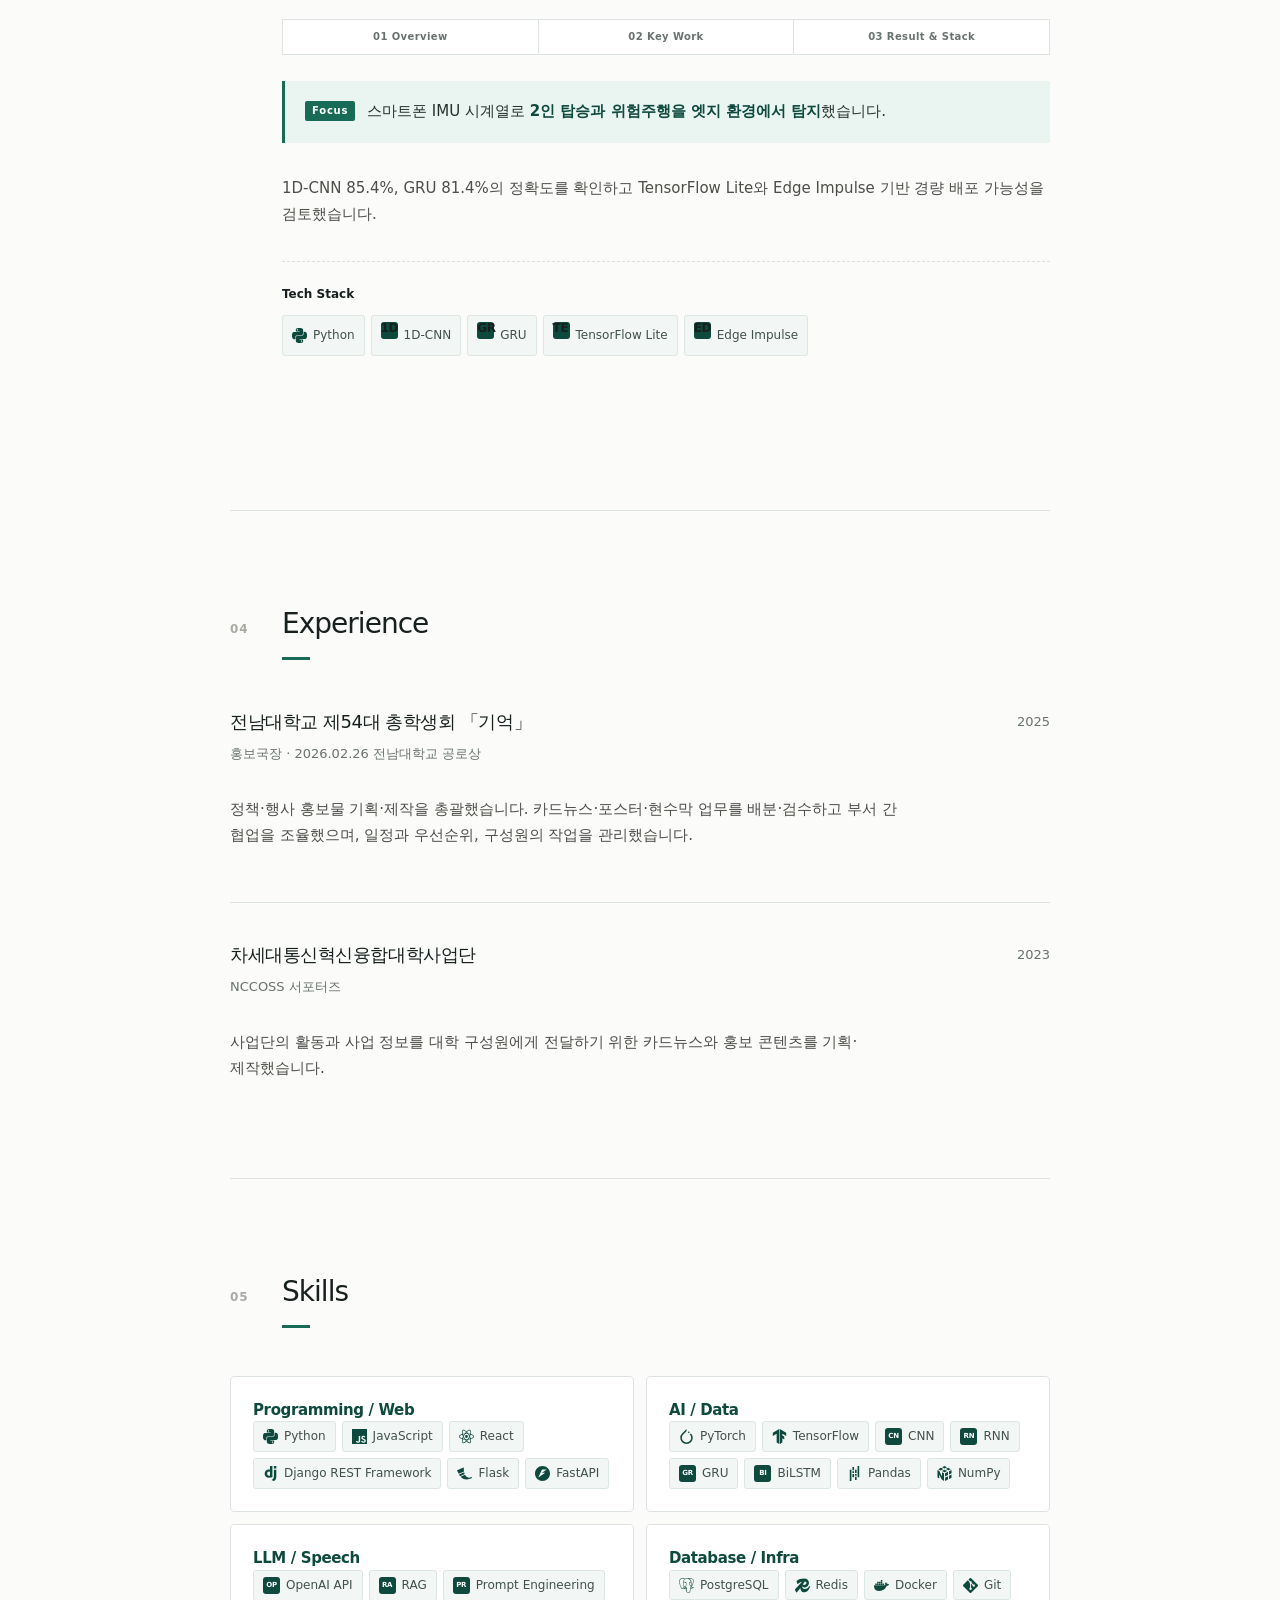
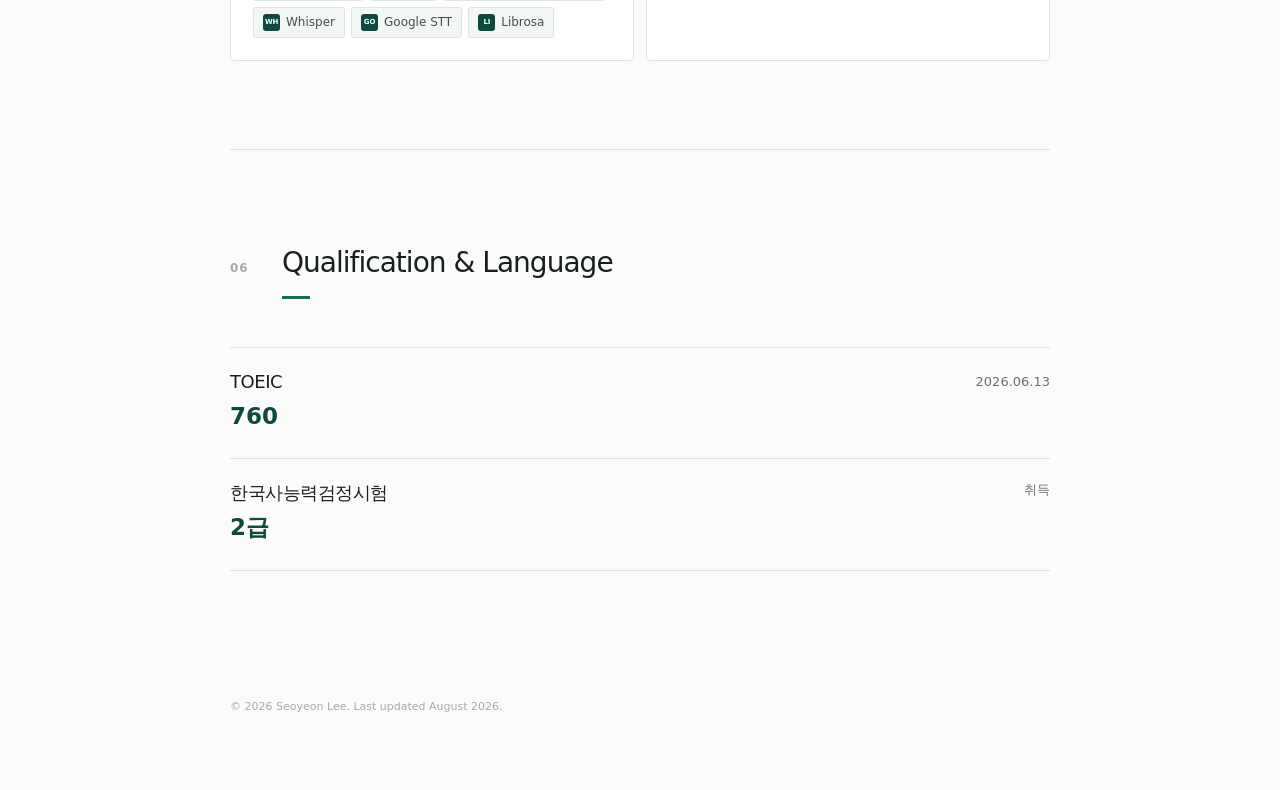
==== commit c02137d7: "Add files via upload" ====
--- a/all/index.html
+++ b/all/index.html
@@ -5,8 +5,8 @@
     <meta name="viewport" content="width=device-width, initial-scale=1.0" />
     <meta name="description" content="AI와 웹 기술로 아이디어를 실제 서비스로 구현해온 Software Developer 이서연의 종합 이력서입니다." />
     <title>이서연 · Software Developer</title>
-    <script type="module" crossorigin src="/all/assets/index-D9o_yGi5.js"></script>
-    <link rel="stylesheet" crossorigin href="/all/assets/index-BN5vg3Mg.css">
+    <script type="module" crossorigin src="/all/assets/index-BqQSrczA.js"></script>
+    <link rel="stylesheet" crossorigin href="/all/assets/index-BhavKc3Y.css">
   </head>
   <body>
     <div id="root"></div>
--- a/all/assets/index-BhavKc3Y.css
+++ b/all/assets/index-BhavKc3Y.css
@@ -0,0 +1,2 @@
+/*! tailwindcss v4.2.1 | MIT License | https://tailwindcss.com */
+@layer properties{@supports (((-webkit-hyphens:none)) and (not (margin-trim:inline))) or ((-moz-orient:inline) and (not (color:rgb(from red r g b)))){*,:before,:after,::backdrop{--tw-blur:initial;--tw-brightness:initial;--tw-contrast:initial;--tw-grayscale:initial;--tw-hue-rotate:initial;--tw-invert:initial;--tw-opacity:initial;--tw-saturate:initial;--tw-sepia:initial;--tw-drop-shadow:initial;--tw-drop-shadow-color:initial;--tw-drop-shadow-alpha:100%;--tw-drop-shadow-size:initial}}}@layer theme{:root,:host{--font-sans:ui-sans-serif, system-ui, sans-serif, "Apple Color Emoji", "Segoe UI Emoji", "Segoe UI Symbol", "Noto Color Emoji";--font-mono:ui-monospace, SFMono-Regular, Menlo, Monaco, Consolas, "Liberation Mono", "Courier New", monospace;--spacing:.25rem;--default-font-family:var(--font-sans);--default-mono-font-family:var(--font-mono)}}@layer base{*,:after,:before,::backdrop{box-sizing:border-box;border:0 solid;margin:0;padding:0}::file-selector-button{box-sizing:border-box;border:0 solid;margin:0;padding:0}html,:host{-webkit-text-size-adjust:100%;tab-size:4;line-height:1.5;font-family:var(--default-font-family,ui-sans-serif, system-ui, sans-serif, "Apple Color Emoji", "Segoe UI Emoji", "Segoe UI Symbol", "Noto Color Emoji");font-feature-settings:var(--default-font-feature-settings,normal);font-variation-settings:var(--default-font-variation-settings,normal);-webkit-tap-highlight-color:transparent}hr{height:0;color:inherit;border-top-width:1px}abbr:where([title]){-webkit-text-decoration:underline dotted;text-decoration:underline dotted}h1,h2,h3,h4,h5,h6{font-size:inherit;font-weight:inherit}a{color:inherit;-webkit-text-decoration:inherit;-webkit-text-decoration:inherit;-webkit-text-decoration:inherit;-webkit-text-decoration:inherit;text-decoration:inherit}b,strong{font-weight:bolder}code,kbd,samp,pre{font-family:var(--default-mono-font-family,ui-monospace, SFMono-Regular, Menlo, Monaco, Consolas, "Liberation Mono", "Courier New", monospace);font-feature-settings:var(--default-mono-font-feature-settings,normal);font-variation-settings:var(--default-mono-font-variation-settings,normal);font-size:1em}small{font-size:80%}sub,sup{vertical-align:baseline;font-size:75%;line-height:0;position:relative}sub{bottom:-.25em}sup{top:-.5em}table{text-indent:0;border-color:inherit;border-collapse:collapse}:-moz-focusring{outline:auto}progress{vertical-align:baseline}summary{display:list-item}ol,ul,menu{list-style:none}img,svg,video,canvas,audio,iframe,embed,object{vertical-align:middle;display:block}img,video{max-width:100%;height:auto}button,input,select,optgroup,textarea{font:inherit;font-feature-settings:inherit;font-variation-settings:inherit;letter-spacing:inherit;color:inherit;opacity:1;background-color:#0000;border-radius:0}::file-selector-button{font:inherit;font-feature-settings:inherit;font-variation-settings:inherit;letter-spacing:inherit;color:inherit;opacity:1;background-color:#0000;border-radius:0}:where(select:is([multiple],[size])) optgroup{font-weight:bolder}:where(select:is([multiple],[size])) optgroup option{padding-inline-start:20px}::file-selector-button{margin-inline-end:4px}::placeholder{opacity:1}@supports (not ((-webkit-appearance:-apple-pay-button))) or (contain-intrinsic-size:1px){::placeholder{color:currentColor}@supports (color:color-mix(in lab, red, red)){::placeholder{color:color-mix(in oklab, currentcolor 50%, transparent)}}}textarea{resize:vertical}::-webkit-search-decoration{-webkit-appearance:none}::-webkit-date-and-time-value{min-height:1lh;text-align:inherit}::-webkit-datetime-edit{display:inline-flex}::-webkit-datetime-edit-fields-wrapper{padding:0}::-webkit-datetime-edit{padding-block:0}::-webkit-datetime-edit-year-field{padding-block:0}::-webkit-datetime-edit-month-field{padding-block:0}::-webkit-datetime-edit-day-field{padding-block:0}::-webkit-datetime-edit-hour-field{padding-block:0}::-webkit-datetime-edit-minute-field{padding-block:0}::-webkit-datetime-edit-second-field{padding-block:0}::-webkit-datetime-edit-millisecond-field{padding-block:0}::-webkit-datetime-edit-meridiem-field{padding-block:0}::-webkit-calendar-picker-indicator{line-height:1}:-moz-ui-invalid{box-shadow:none}button,input:where([type=button],[type=reset],[type=submit]){appearance:button}::file-selector-button{appearance:button}::-webkit-inner-spin-button{height:auto}::-webkit-outer-spin-button{height:auto}[hidden]:where(:not([hidden=until-found])){display:none!important}}@layer components;@layer utilities{.visible{visibility:visible}.start{inset-inline-start:var(--spacing)}.end{inset-inline-end:var(--spacing)}.flex{display:flex}.hidden{display:none}.resize{resize:both}.blur{--tw-blur:blur(8px);filter:var(--tw-blur,) var(--tw-brightness,) var(--tw-contrast,) var(--tw-grayscale,) var(--tw-hue-rotate,) var(--tw-invert,) var(--tw-saturate,) var(--tw-sepia,) var(--tw-drop-shadow,)}}:root{--ink:#17201e;--muted:#69726f;--line:#dde3e0;--soft:#f2f6f4;--accent:#176b57;--accent-dark:#0d493c;--accent-pale:#eaf4f0;--blue:#345995}*{box-sizing:border-box}html{scroll-behavior:smooth}body{color:var(--ink);font-family:var(--font-geist-sans), "Pretendard", "Noto Sans KR", Arial, sans-serif;word-break:keep-all;background:#fbfbfa;margin:0;line-height:1.75}button,a{font:inherit}a{color:inherit}main{width:min(820px,100% - 48px);margin:0 auto;padding:104px 0 64px}section{border-top:1px solid var(--line);padding:88px 0;scroll-margin-top:42px}.hero{border:0;padding:32px 0 104px}.eyebrow{color:var(--accent-dark);background:var(--accent-pale);letter-spacing:.14em;border-radius:2px;margin-bottom:26px;padding:4px 8px;font-size:11px;font-weight:750;display:inline-block}h1{letter-spacing:-.065em;margin:0;font-size:clamp(48px,8vw,76px);font-weight:720;line-height:1}.role{color:var(--accent);margin:15px 0 36px;font-size:20px;font-weight:650}.intro-copy{max-width:700px;font-size:17px;line-height:1.9}.intro-copy p{margin:0 0 12px}.intro-copy strong{color:var(--accent-dark);font-weight:720;box-shadow:inset 0 -.38em #dceee7}.contact{border-top:1px solid var(--line);flex-wrap:wrap;align-items:center;gap:10px 22px;margin-top:34px;padding-top:24px;font-size:13px;display:flex}.contact a{font-weight:650;text-decoration:none}.contact a span{color:#aaa9a4;margin-left:5px;font-weight:450}.contact button{cursor:pointer;background:#fff;border:1px solid #d6d5d0;border-radius:3px;margin-left:auto;padding:8px 13px}.contact button:hover{border-color:#777}.section-title{grid-template-columns:52px 1fr;align-items:baseline;margin-bottom:48px;display:grid}.section-title span{color:#aaa9a4;letter-spacing:.08em;font-size:12px;font-weight:650}.section-title h2,.subsection h2{letter-spacing:-.035em;margin:0;font-size:28px}.section-title h2:after{content:"";background:var(--accent);width:28px;height:3px;margin-top:9px;display:block}h3{letter-spacing:-.025em;margin:0;font-size:18px;line-height:1.5}h4{color:var(--accent);letter-spacing:-.01em;margin:30px 0 7px;font-size:14px}p{margin:8px 0}.meta,time{color:var(--muted);font-size:13px}.row{justify-content:space-between;align-items:flex-start;gap:32px;display:flex}.row time{white-space:nowrap;padding-top:3px}.description{color:#4d4d49;max-width:670px;margin-top:22px;font-size:15px}.award-list{border-top:1px solid var(--line)}.award-row{border-bottom:1px solid var(--line);grid-template-columns:130px 1fr;gap:20px;padding:25px 0;display:grid}.award-row p:not(.meta){color:#565651;margin-top:11px;font-size:14px}.project{border-top:1px solid var(--line);padding:52px 0 66px}.project-header{grid-template-columns:52px 1fr;display:grid}.project-index{color:var(--accent);font-family:var(--font-geist-mono);padding-top:7px;font-size:12px;font-weight:750}.project-header h3{font-size:27px}.project-subtitle{color:var(--accent-dark);margin:1px 0 5px;font-size:16px;font-weight:650}.award-note{color:var(--accent);font-size:13px;font-weight:650}.project-meta span,.award-note span{color:#aaa9a4;letter-spacing:.08em;min-width:82px;font-size:9px;font-weight:750;display:inline-block}.award-note span{color:var(--accent)}.project-body{color:#4d4d49;padding-left:52px;font-size:15px}.project-structure{border:1px solid var(--line);background:var(--line);grid-template-columns:repeat(3,1fr);gap:1px;margin:25px 0 18px;display:grid}.project-structure span{color:var(--muted);letter-spacing:.04em;text-align:center;background:#fff;padding:8px 10px;font-size:10px;font-weight:700}.project-body .lead{color:#26302d;background:var(--accent-pale);border-left:3px solid var(--accent);margin:26px 0 32px;padding:17px 20px;font-size:15px;line-height:1.85}.project-body .lead strong{color:#fff;background:var(--accent);letter-spacing:.08em;vertical-align:2px;border-radius:2px;margin-right:7px;padding:1px 7px;font-size:10px;font-style:normal;display:inline-block}.project-body .lead em{color:var(--accent-dark);font-style:normal;font-weight:720}.tech{border-top:1px dashed #deddd8;margin-top:34px;padding-top:22px}.tech b{color:var(--ink);margin-bottom:10px;font-size:12px;display:block}.tags{flex-wrap:wrap;gap:6px;display:flex}.tags span{background:var(--soft);color:#41504c;border:1px solid #dce6e2;border-radius:3px;align-items:center;gap:6px;padding:6px 9px;font-size:12px;line-height:1.4;display:inline-flex}.tags svg{width:15px;height:15px;color:var(--accent-dark);flex:none}.skill-mark{background:var(--accent-dark);color:#fff;letter-spacing:-.03em;border-radius:3px;flex:none;place-items:center;width:17px;height:17px;font-size:7px;line-height:1;display:inline-grid}.metrics{grid-template-columns:1fr 1fr;gap:10px;margin:28px 0;display:grid}.metrics div{border-top:3px solid var(--accent);background:var(--soft);padding:14px 16px}.metrics div:nth-child(2){border-top-color:var(--blue)}.metrics b{color:var(--accent-dark);font-size:25px;line-height:1.2;display:block}.metrics div:nth-child(2) b{color:var(--blue)}.metrics span{color:var(--muted);font-size:12px}.flow{color:var(--muted);flex-wrap:wrap;align-items:center;gap:7px;margin:26px 0 0;font-size:11px;display:flex}.flow span{border:1px solid var(--line);background:#fff;padding:5px 7px}.flow i{color:#aaa;font-style:normal}.subsection{border-top:2px solid var(--ink);margin:48px 0 16px;padding-top:48px}.experience-list .second{border-top:1px solid var(--line);margin-top:54px;padding-top:38px}.skill-list{grid-template-columns:repeat(2,minmax(0,1fr));gap:12px;display:grid}.skill-list>div{border:1px solid var(--line);background:#fff;border-radius:4px;padding:22px}.skill-list h3{color:var(--accent-dark);font-size:15px;font-weight:720}.skill-list p{color:var(--muted);margin:11px 0 0;font-size:13px}.language{border-top:1px solid var(--line);border-bottom:1px solid var(--line);padding:20px 0}.language+.language{border-top:0}.score{color:var(--accent-dark);font-size:23px;font-weight:750;line-height:1.2}.placeholder{background:#fff6e6;border-radius:2px;padding:1px 7px;font-size:12px;display:inline-block;color:#9b6d27!important}footer{color:#aaa9a4;padding:38px 0 10px;font-size:11px}.side-nav{flex-direction:column;gap:2px;width:112px;display:flex;position:fixed;top:50%;right:max(28px,50vw - 580px);transform:translateY(-50%)}.side-nav p{color:#aaa9a4;letter-spacing:.13em;margin:0 0 12px 10px;font-size:9px}.side-nav button{text-align:left;color:#9b9a95;cursor:pointer;background:0 0;border:0;border-left:1px solid #deddd8;padding:7px 9px;font-size:12px;transition:color .15s,border-color .15s}.side-nav button span{width:24px;font-family:var(--font-geist-mono);color:#b8b7b2;font-size:9px;display:inline-block}.side-nav button.active{color:var(--ink);border-left:2px solid var(--accent);font-weight:650}.mobile-nav{display:none}@media (width<=1120px){main{margin-left:max(48px,50vw - 460px)}.side-nav{right:24px}}@media (width<=900px){.side-nav{display:none}.mobile-nav{z-index:10;border-bottom:1px solid var(--line);-webkit-backdrop-filter:blur(8px);backdrop-filter:blur(8px);background:#fbfbfaf5;display:block;position:sticky;top:0}.mobile-nav>div{scrollbar-width:none;padding:0 17px;display:flex;overflow-x:auto}.mobile-nav button{color:#8a8984;background:0 0;border:0;border-bottom:2px solid #0000;flex:none;padding:14px 12px 12px;font-size:12px}.mobile-nav button.active{color:var(--ink);border-bottom-color:var(--accent);font-weight:650}main{width:min(820px,100% - 40px);margin:0 auto;padding-top:62px}section{scroll-margin-top:46px}}@media (width<=600px){body{word-break:keep-all}main{width:calc(100% - 36px);padding-bottom:34px}section{padding:62px 0}.hero{padding:20px 0 76px}h1{font-size:54px}.intro-copy{font-size:15px}.contact{align-items:flex-start}.contact button{width:100%;margin:9px 0 0}.section-title{grid-template-columns:36px 1fr;margin-bottom:34px}.section-title h2,.subsection h2{font-size:24px}.row{flex-direction:column;gap:4px}.row time{order:-1}.award-row{grid-template-columns:1fr;gap:6px}.project{padding:42px 0 52px}.project-header{grid-template-columns:36px 1fr}.project-header h3{font-size:23px}.project-body{padding-left:36px}.project-structure,.metrics,.skill-list{grid-template-columns:1fr}.skill-list h3{grid-row:auto;margin-bottom:10px}.language time{order:0}}@media print{.side-nav,.mobile-nav,.contact button{display:none!important}body{background:#fff;font-size:11pt}main{width:100%;max-width:none;margin:0;padding:0}.hero{padding-top:0}section{break-inside:auto;padding:38px 0}.project{break-inside:avoid}a{text-decoration:none}}@media (prefers-reduced-motion:reduce){html{scroll-behavior:auto}*{transition:none!important}}@property --tw-blur{syntax:"*";inherits:false}@property --tw-brightness{syntax:"*";inherits:false}@property --tw-contrast{syntax:"*";inherits:false}@property --tw-grayscale{syntax:"*";inherits:false}@property --tw-hue-rotate{syntax:"*";inherits:false}@property --tw-invert{syntax:"*";inherits:false}@property --tw-opacity{syntax:"*";inherits:false}@property --tw-saturate{syntax:"*";inherits:false}@property --tw-sepia{syntax:"*";inherits:false}@property --tw-drop-shadow{syntax:"*";inherits:false}@property --tw-drop-shadow-color{syntax:"*";inherits:false}@property --tw-drop-shadow-alpha{syntax:"<percentage>";inherits:false;initial-value:100%}@property --tw-drop-shadow-size{syntax:"*";inherits:false}
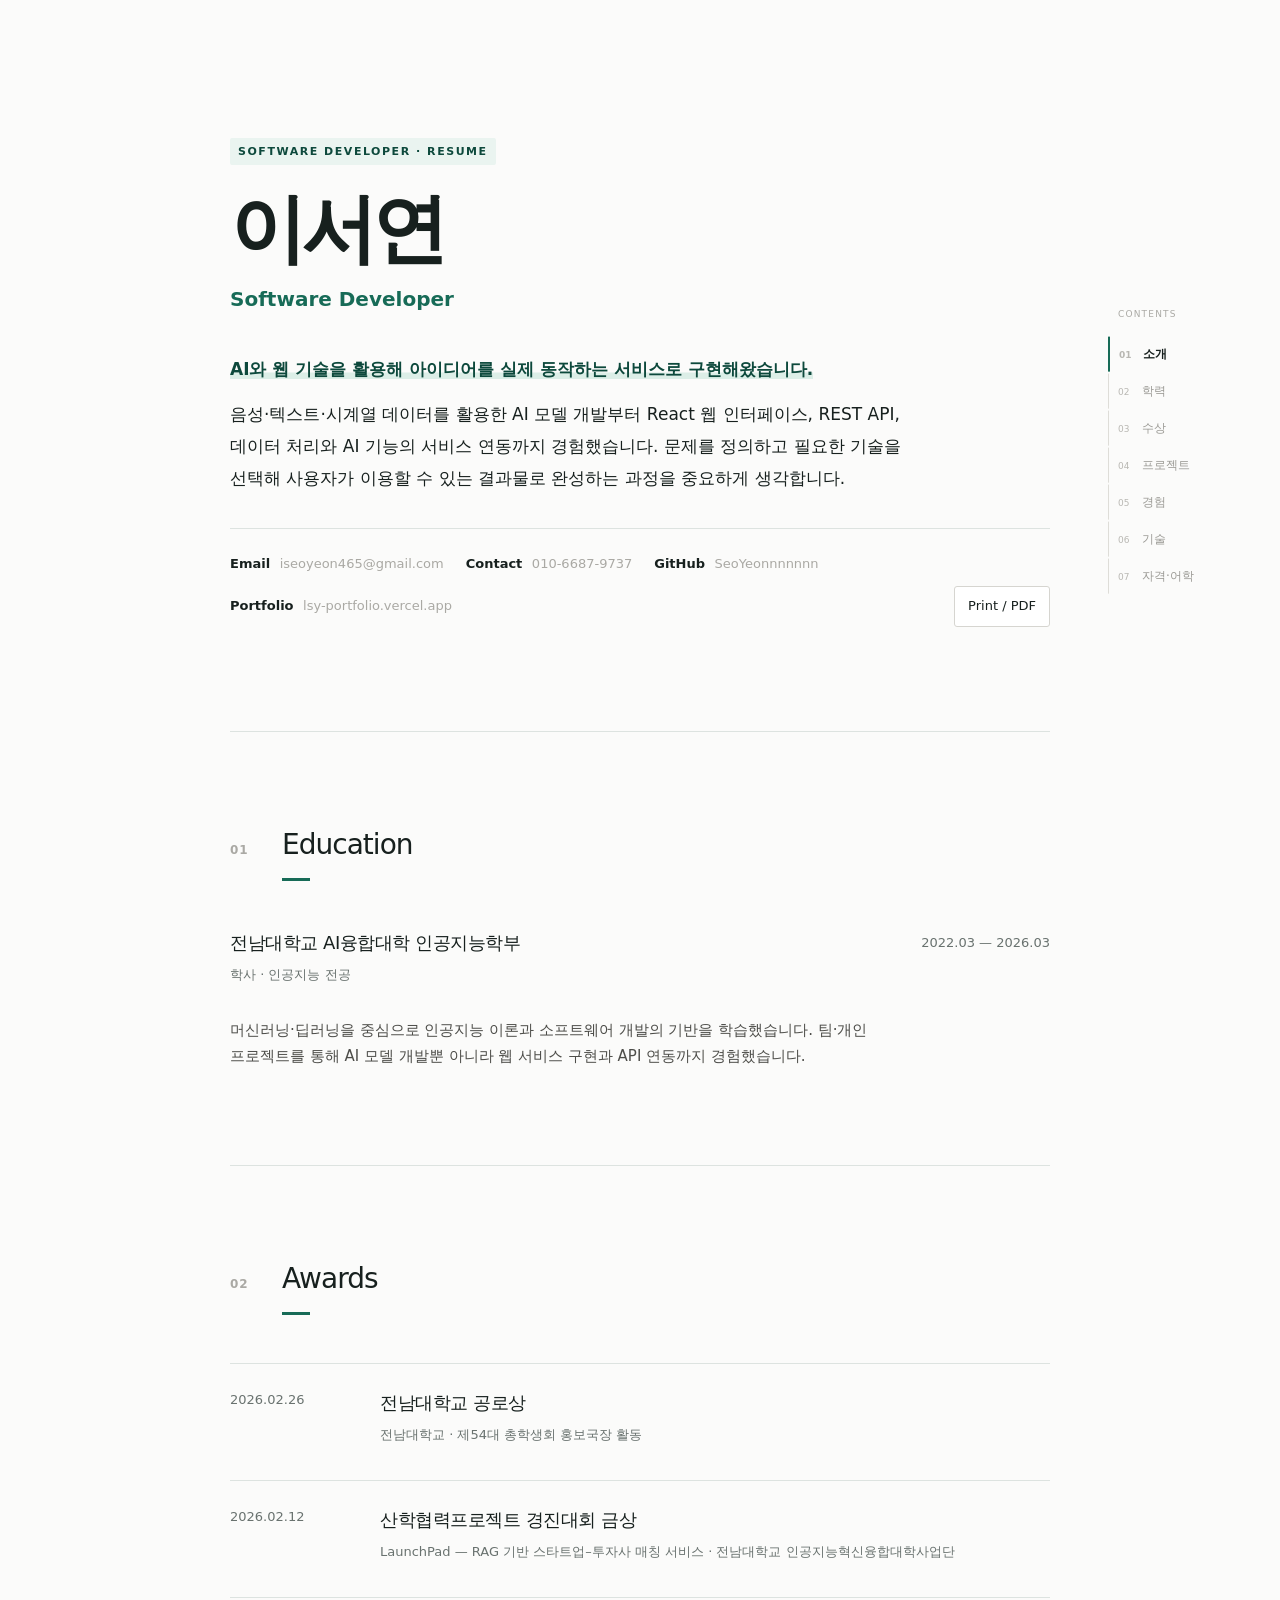
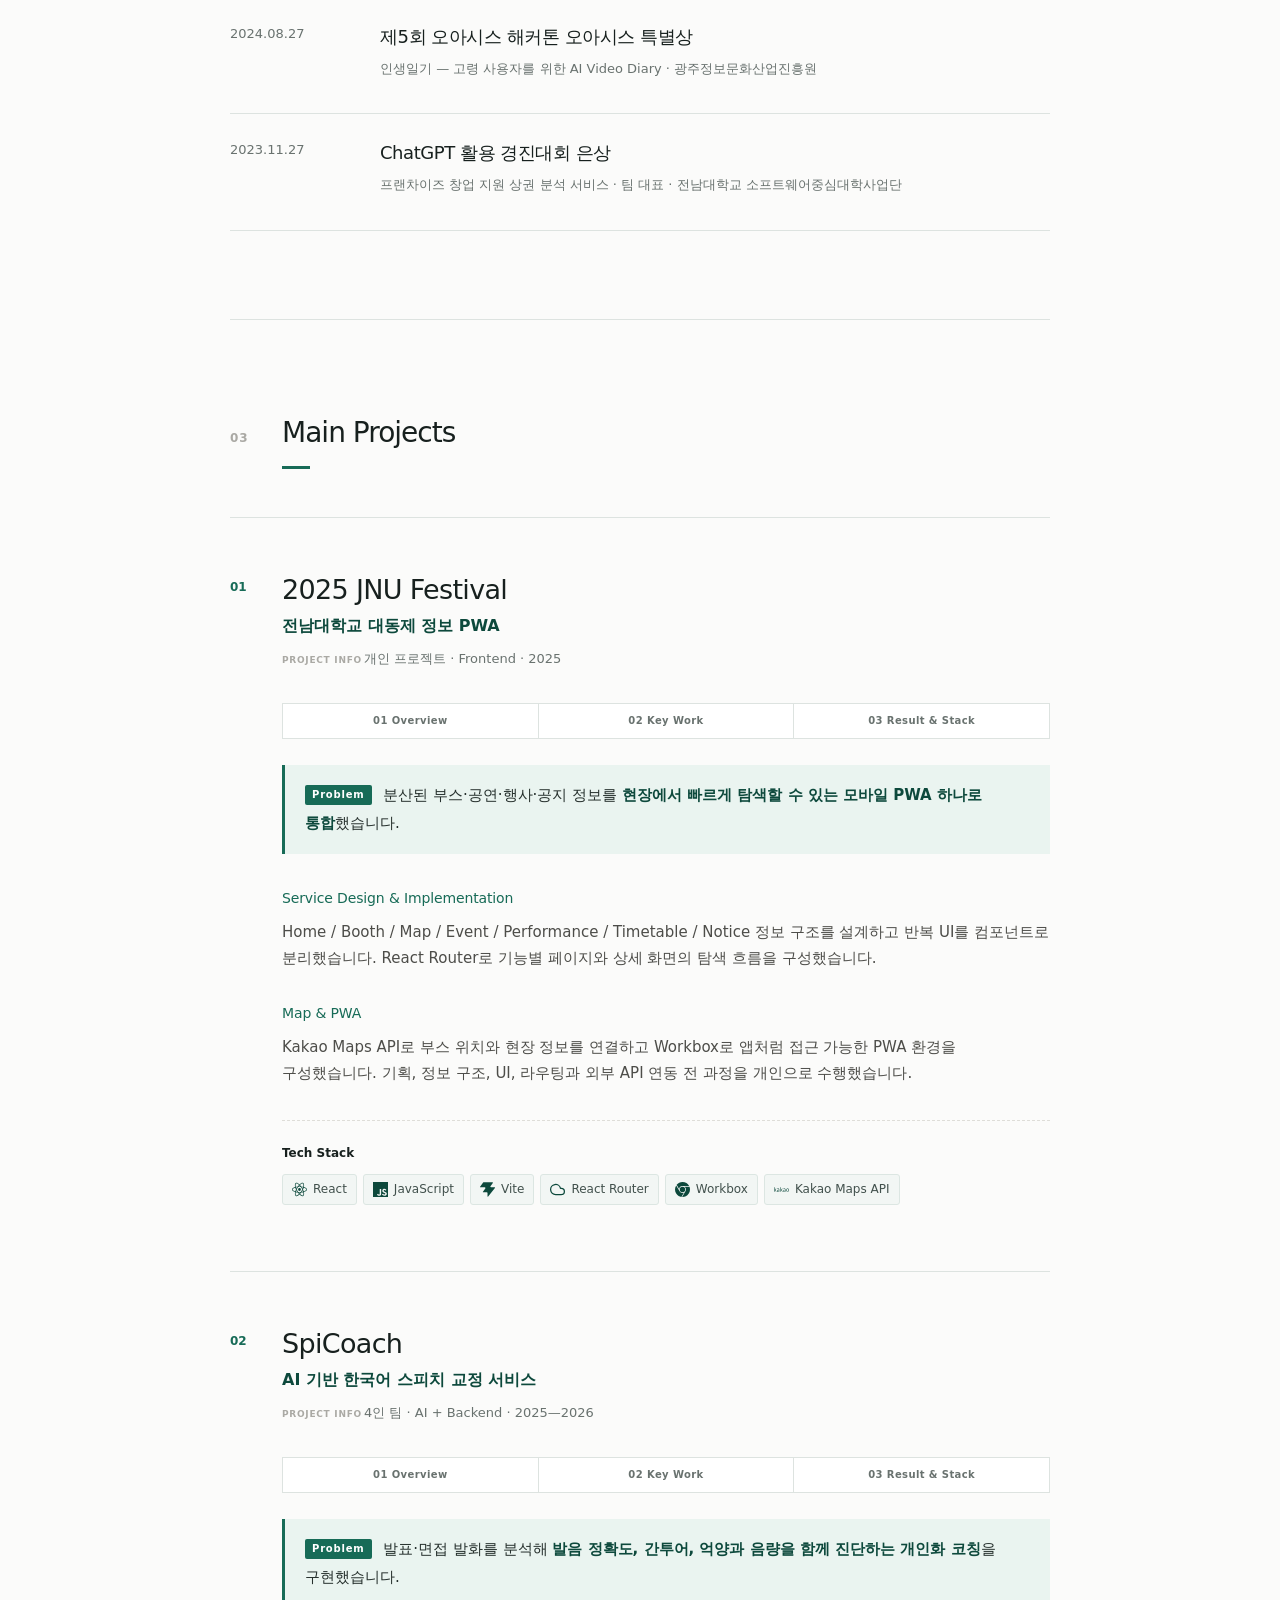
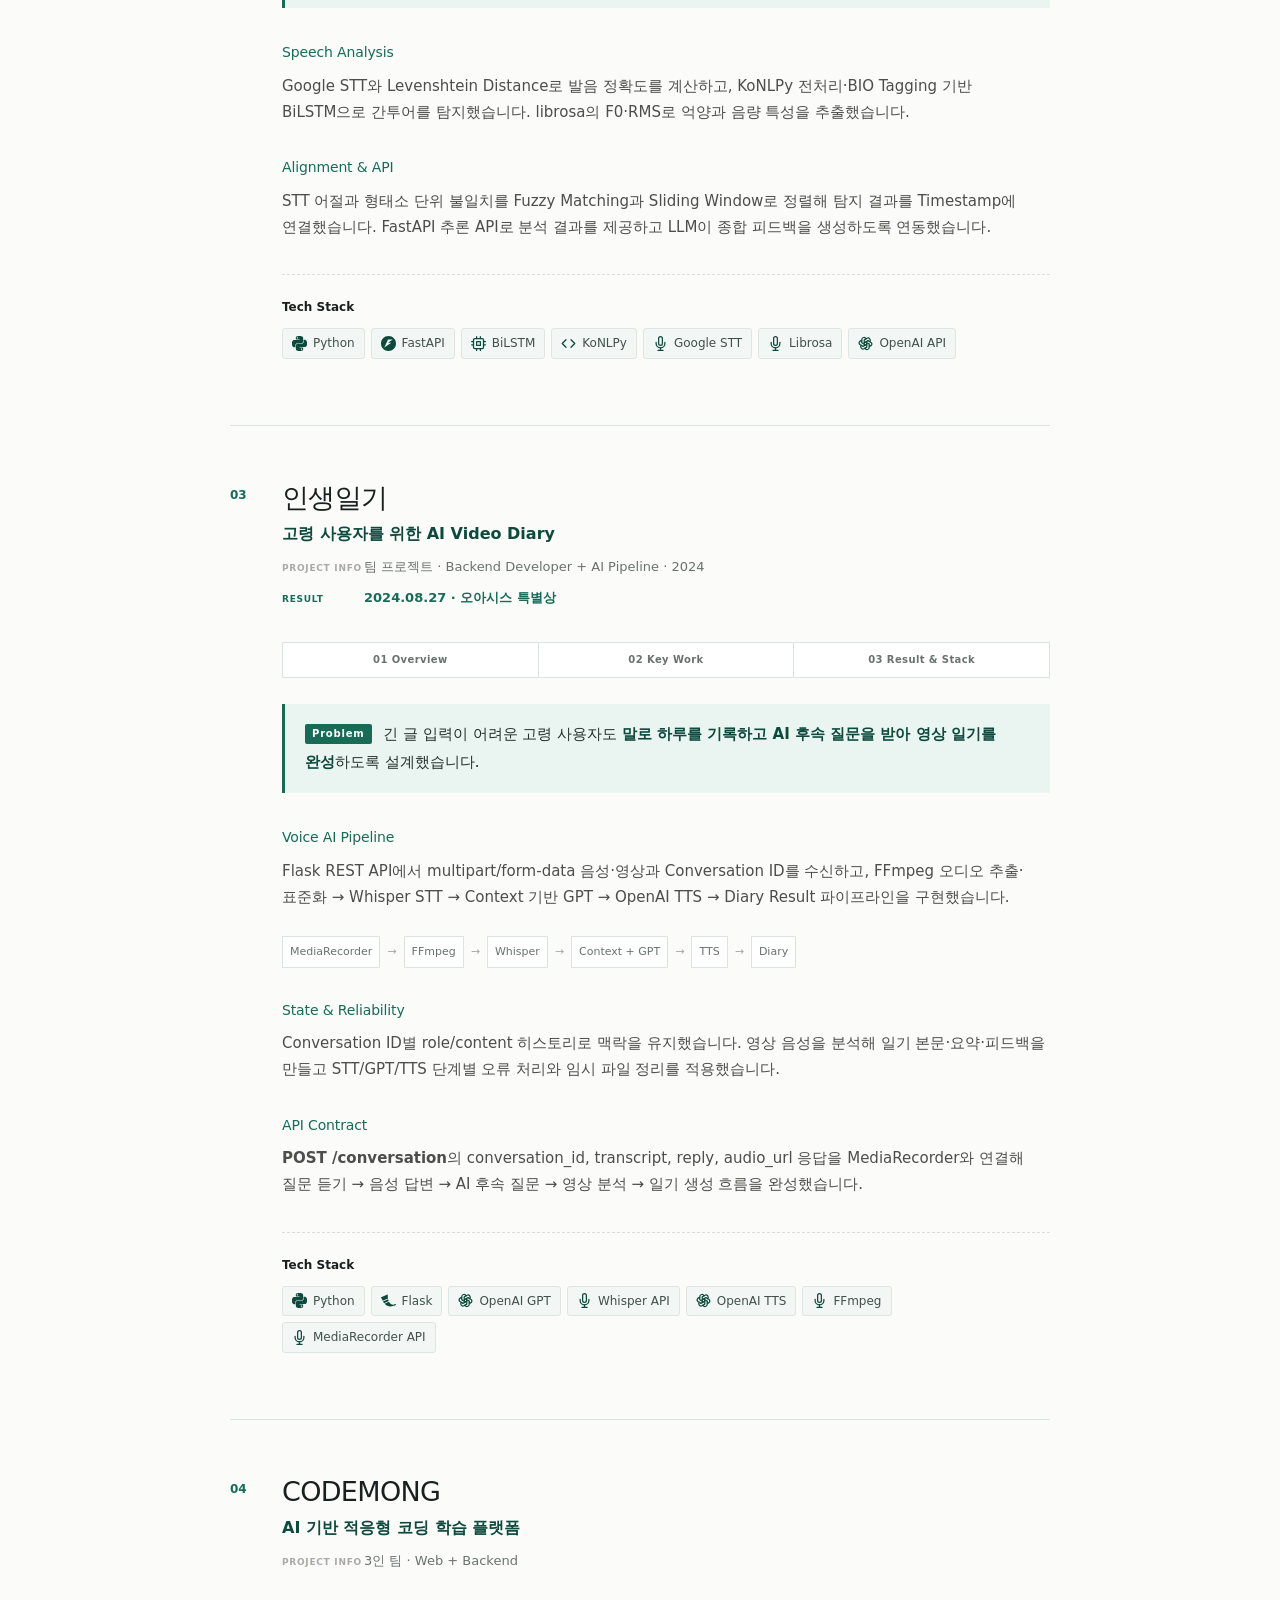
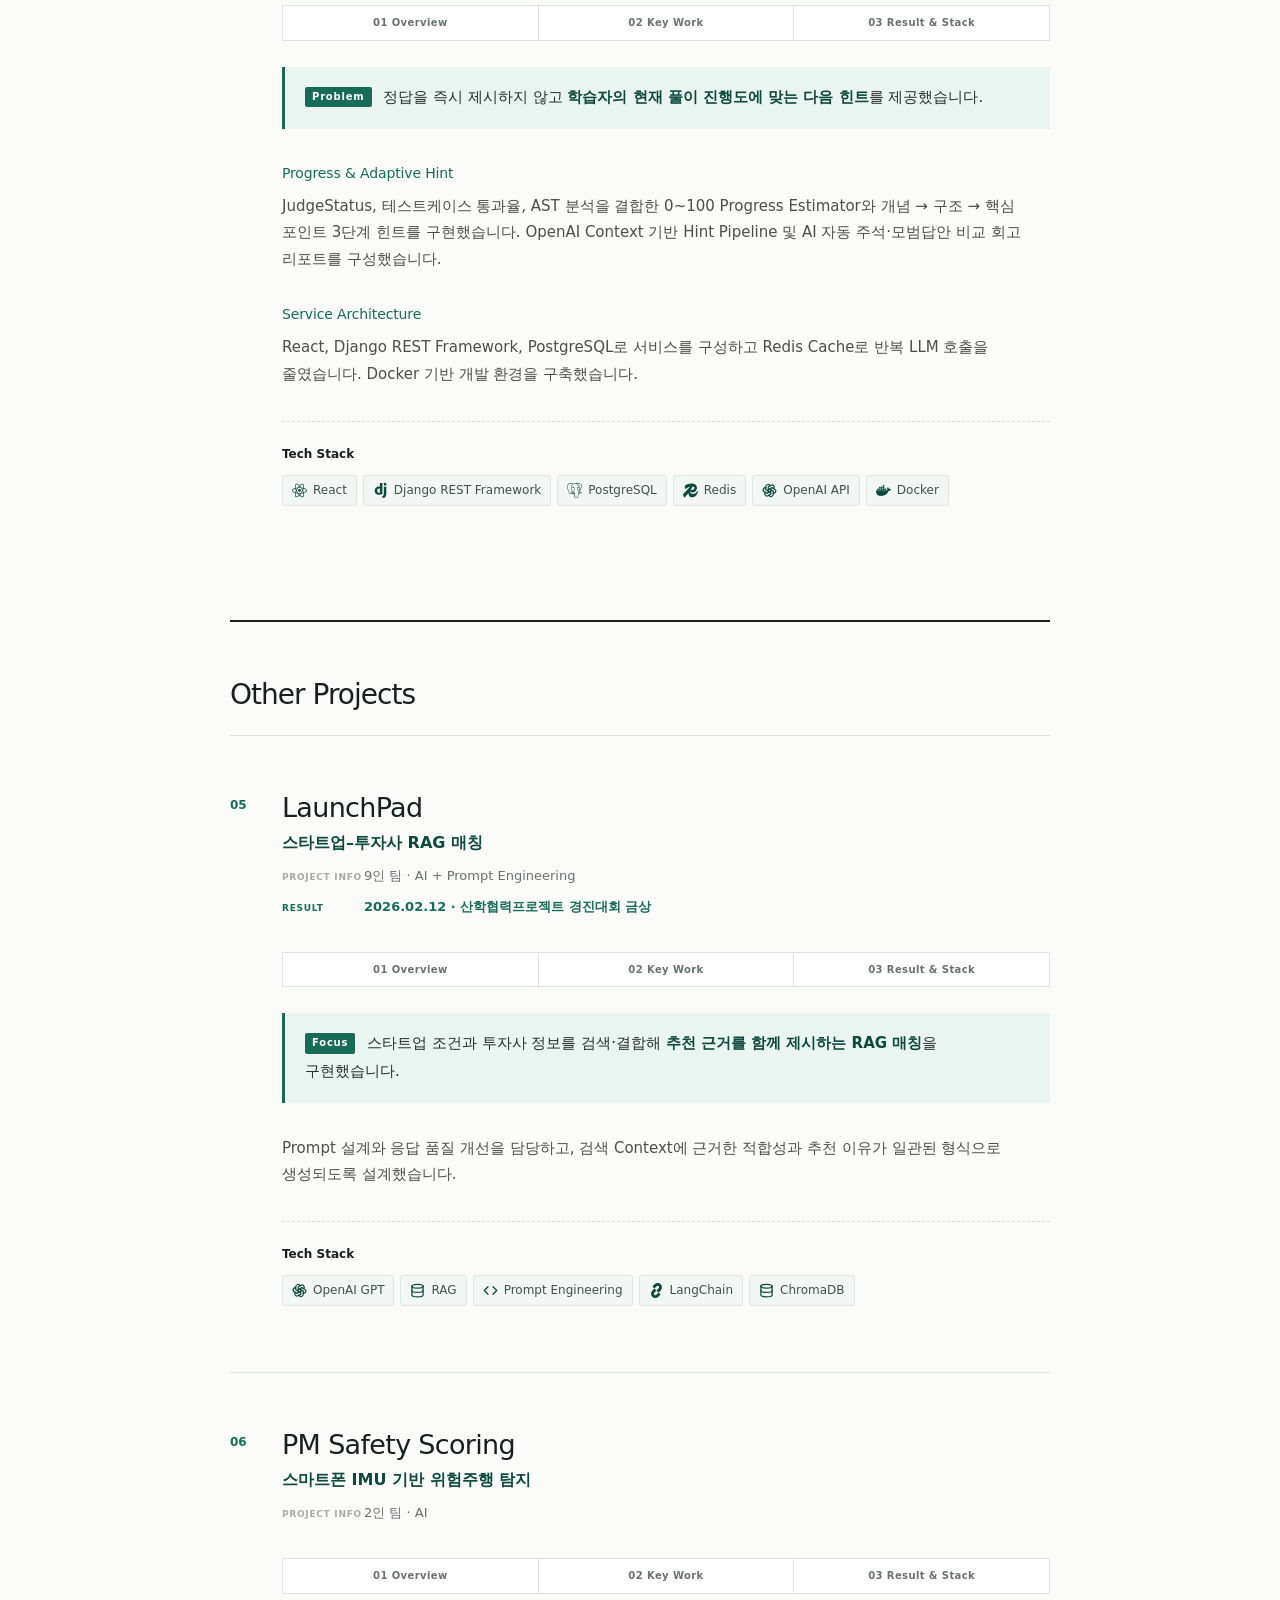
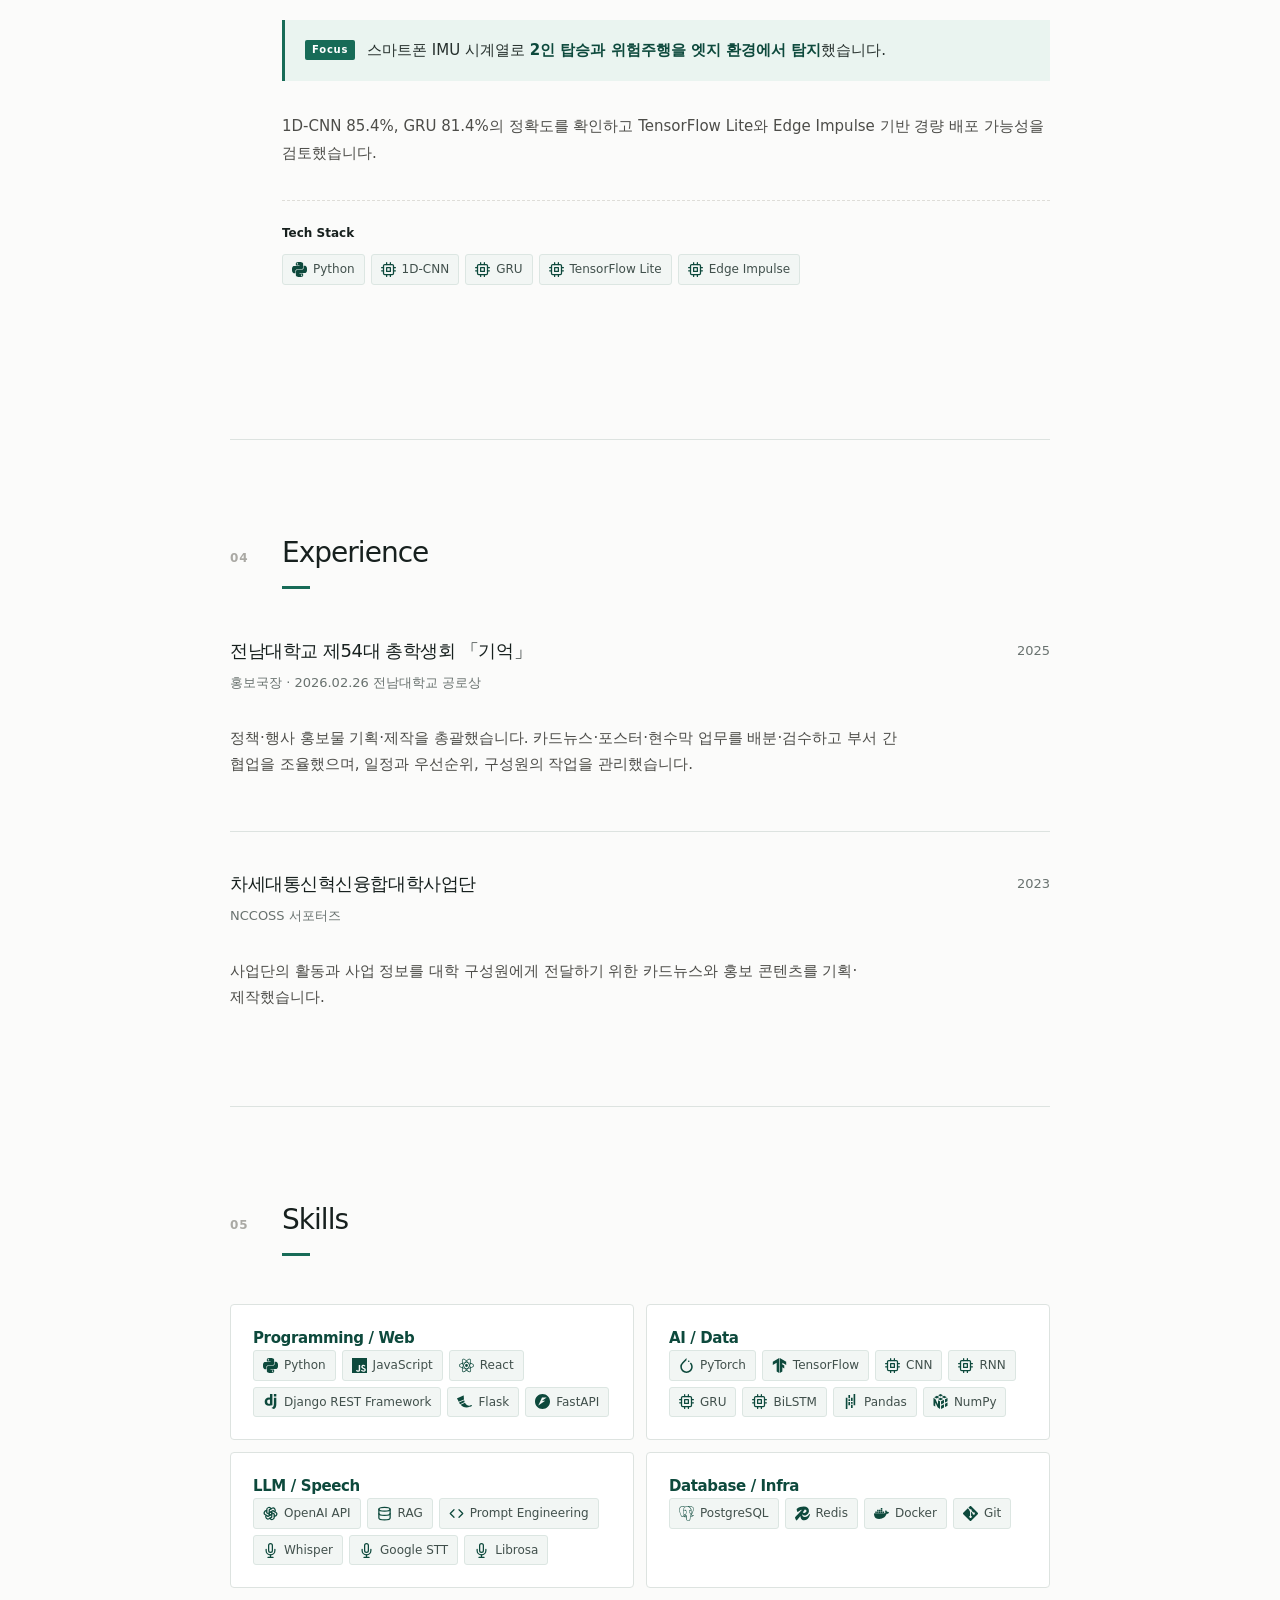
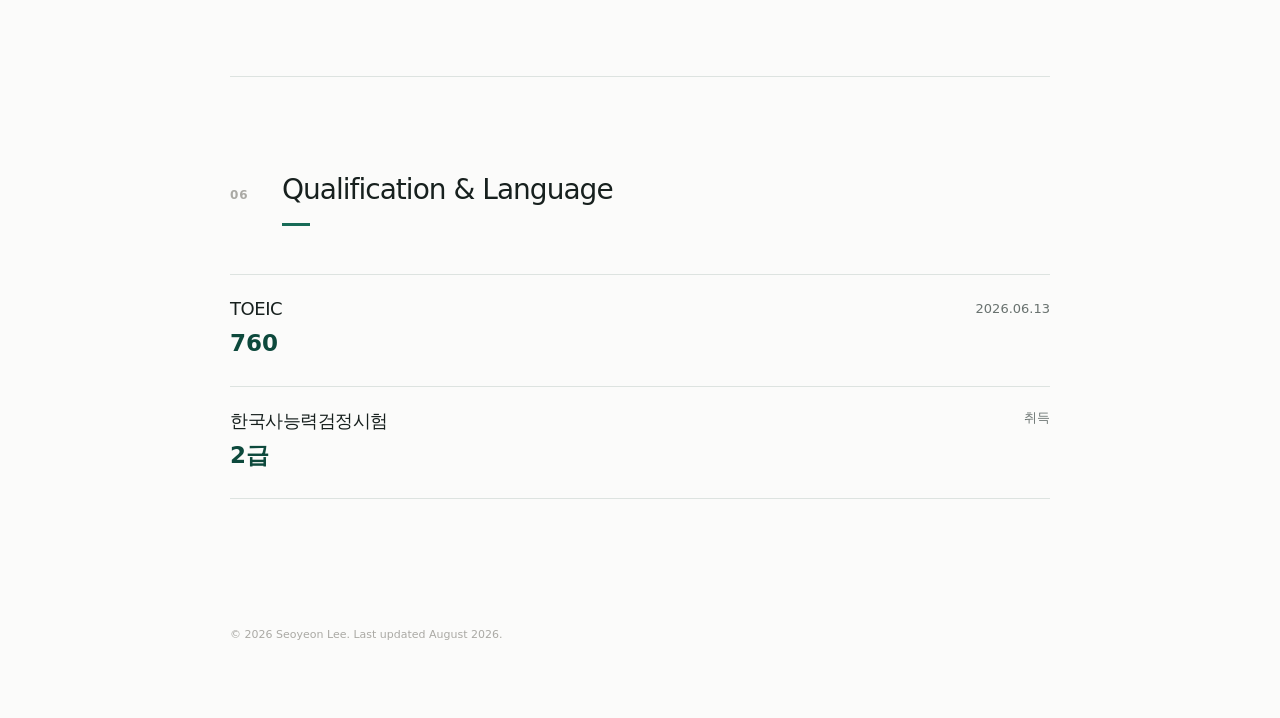
==== commit 0b289e12: "Add files via upload" ====
--- a/all/index.html
+++ b/all/index.html
@@ -5,8 +5,8 @@
     <meta name="viewport" content="width=device-width, initial-scale=1.0" />
     <meta name="description" content="AI와 웹 기술로 아이디어를 실제 서비스로 구현해온 Software Developer 이서연의 종합 이력서입니다." />
     <title>이서연 · Software Developer</title>
-    <script type="module" crossorigin src="/all/assets/index-BqQSrczA.js"></script>
-    <link rel="stylesheet" crossorigin href="/all/assets/index-BhavKc3Y.css">
+    <script type="module" crossorigin src="/all/assets/index-BG4Q5NiA.js"></script>
+    <link rel="stylesheet" crossorigin href="/all/assets/index-Oe93Oxm7.css">
   </head>
   <body>
     <div id="root"></div>
--- a/all/assets/index-Oe93Oxm7.css
+++ b/all/assets/index-Oe93Oxm7.css
@@ -0,0 +1,2 @@
+/*! tailwindcss v4.2.1 | MIT License | https://tailwindcss.com */
+@layer properties{@supports (((-webkit-hyphens:none)) and (not (margin-trim:inline))) or ((-moz-orient:inline) and (not (color:rgb(from red r g b)))){*,:before,:after,::backdrop{--tw-rotate-x:initial;--tw-rotate-y:initial;--tw-rotate-z:initial;--tw-skew-x:initial;--tw-skew-y:initial}}}@layer theme{:root,:host{--font-sans:ui-sans-serif, system-ui, sans-serif, "Apple Color Emoji", "Segoe UI Emoji", "Segoe UI Symbol", "Noto Color Emoji";--font-mono:ui-monospace, SFMono-Regular, Menlo, Monaco, Consolas, "Liberation Mono", "Courier New", monospace;--spacing:.25rem;--default-font-family:var(--font-sans);--default-mono-font-family:var(--font-mono)}}@layer base{*,:after,:before,::backdrop{box-sizing:border-box;border:0 solid;margin:0;padding:0}::file-selector-button{box-sizing:border-box;border:0 solid;margin:0;padding:0}html,:host{-webkit-text-size-adjust:100%;tab-size:4;line-height:1.5;font-family:var(--default-font-family,ui-sans-serif, system-ui, sans-serif, "Apple Color Emoji", "Segoe UI Emoji", "Segoe UI Symbol", "Noto Color Emoji");font-feature-settings:var(--default-font-feature-settings,normal);font-variation-settings:var(--default-font-variation-settings,normal);-webkit-tap-highlight-color:transparent}hr{height:0;color:inherit;border-top-width:1px}abbr:where([title]){-webkit-text-decoration:underline dotted;text-decoration:underline dotted}h1,h2,h3,h4,h5,h6{font-size:inherit;font-weight:inherit}a{color:inherit;-webkit-text-decoration:inherit;-webkit-text-decoration:inherit;-webkit-text-decoration:inherit;-webkit-text-decoration:inherit;text-decoration:inherit}b,strong{font-weight:bolder}code,kbd,samp,pre{font-family:var(--default-mono-font-family,ui-monospace, SFMono-Regular, Menlo, Monaco, Consolas, "Liberation Mono", "Courier New", monospace);font-feature-settings:var(--default-mono-font-feature-settings,normal);font-variation-settings:var(--default-mono-font-variation-settings,normal);font-size:1em}small{font-size:80%}sub,sup{vertical-align:baseline;font-size:75%;line-height:0;position:relative}sub{bottom:-.25em}sup{top:-.5em}table{text-indent:0;border-color:inherit;border-collapse:collapse}:-moz-focusring{outline:auto}progress{vertical-align:baseline}summary{display:list-item}ol,ul,menu{list-style:none}img,svg,video,canvas,audio,iframe,embed,object{vertical-align:middle;display:block}img,video{max-width:100%;height:auto}button,input,select,optgroup,textarea{font:inherit;font-feature-settings:inherit;font-variation-settings:inherit;letter-spacing:inherit;color:inherit;opacity:1;background-color:#0000;border-radius:0}::file-selector-button{font:inherit;font-feature-settings:inherit;font-variation-settings:inherit;letter-spacing:inherit;color:inherit;opacity:1;background-color:#0000;border-radius:0}:where(select:is([multiple],[size])) optgroup{font-weight:bolder}:where(select:is([multiple],[size])) optgroup option{padding-inline-start:20px}::file-selector-button{margin-inline-end:4px}::placeholder{opacity:1}@supports (not ((-webkit-appearance:-apple-pay-button))) or (contain-intrinsic-size:1px){::placeholder{color:currentColor}@supports (color:color-mix(in lab, red, red)){::placeholder{color:color-mix(in oklab, currentcolor 50%, transparent)}}}textarea{resize:vertical}::-webkit-search-decoration{-webkit-appearance:none}::-webkit-date-and-time-value{min-height:1lh;text-align:inherit}::-webkit-datetime-edit{display:inline-flex}::-webkit-datetime-edit-fields-wrapper{padding:0}::-webkit-datetime-edit{padding-block:0}::-webkit-datetime-edit-year-field{padding-block:0}::-webkit-datetime-edit-month-field{padding-block:0}::-webkit-datetime-edit-day-field{padding-block:0}::-webkit-datetime-edit-hour-field{padding-block:0}::-webkit-datetime-edit-minute-field{padding-block:0}::-webkit-datetime-edit-second-field{padding-block:0}::-webkit-datetime-edit-millisecond-field{padding-block:0}::-webkit-datetime-edit-meridiem-field{padding-block:0}::-webkit-calendar-picker-indicator{line-height:1}:-moz-ui-invalid{box-shadow:none}button,input:where([type=button],[type=reset],[type=submit]){appearance:button}::file-selector-button{appearance:button}::-webkit-inner-spin-button{height:auto}::-webkit-outer-spin-button{height:auto}[hidden]:where(:not([hidden=until-found])){display:none!important}}@layer components;@layer utilities{.visible{visibility:visible}.fixed{position:fixed}.start{inset-inline-start:var(--spacing)}.block{display:block}.contents{display:contents}.inline{display:inline}.table{display:table}.transform{transform:var(--tw-rotate-x,) var(--tw-rotate-y,) var(--tw-rotate-z,) var(--tw-skew-x,) var(--tw-skew-y,)}.capitalize{text-transform:capitalize}.antialiased{-webkit-font-smoothing:antialiased;-moz-osx-font-smoothing:grayscale}}:root{--ink:#17201e;--muted:#69726f;--line:#dde3e0;--soft:#f2f6f4;--accent:#176b57;--accent-dark:#0d493c;--accent-pale:#eaf4f0;--blue:#345995}*{box-sizing:border-box}html{scroll-behavior:smooth}body{color:var(--ink);font-family:var(--font-geist-sans), "Pretendard", "Noto Sans KR", Arial, sans-serif;word-break:keep-all;background:#fbfbfa;margin:0;line-height:1.75}button,a{font:inherit}a{color:inherit}main{width:min(820px,100% - 48px);margin:0 auto;padding:104px 0 64px}section{border-top:1px solid var(--line);padding:88px 0;scroll-margin-top:42px}.hero{border:0;padding:32px 0 104px}.eyebrow{color:var(--accent-dark);background:var(--accent-pale);letter-spacing:.14em;border-radius:2px;margin-bottom:26px;padding:4px 8px;font-size:11px;font-weight:750;display:inline-block}h1{letter-spacing:-.065em;margin:0;font-size:clamp(48px,8vw,76px);font-weight:720;line-height:1}.role{color:var(--accent);margin:15px 0 36px;font-size:20px;font-weight:650}.intro-copy{max-width:700px;font-size:17px;line-height:1.9}.intro-copy p{margin:0 0 12px}.intro-copy strong{color:var(--accent-dark);font-weight:720;box-shadow:inset 0 -.38em #dceee7}.contact{border-top:1px solid var(--line);flex-wrap:wrap;align-items:center;gap:10px 22px;margin-top:34px;padding-top:24px;font-size:13px;display:flex}.contact a{font-weight:650;text-decoration:none}.contact a span{color:#aaa9a4;margin-left:5px;font-weight:450}.contact button{cursor:pointer;background:#fff;border:1px solid #d6d5d0;border-radius:3px;margin-left:auto;padding:8px 13px}.contact button:hover{border-color:#777}.section-title{grid-template-columns:52px 1fr;align-items:baseline;margin-bottom:48px;display:grid}.section-title span{color:#aaa9a4;letter-spacing:.08em;font-size:12px;font-weight:650}.section-title h2,.subsection h2{letter-spacing:-.035em;margin:0;font-size:28px}.section-title h2:after{content:"";background:var(--accent);width:28px;height:3px;margin-top:9px;display:block}h3{letter-spacing:-.025em;margin:0;font-size:18px;line-height:1.5}h4{color:var(--accent);letter-spacing:-.01em;margin:30px 0 7px;font-size:14px}p{margin:8px 0}.meta,time{color:var(--muted);font-size:13px}.row{justify-content:space-between;align-items:flex-start;gap:32px;display:flex}.row time{white-space:nowrap;padding-top:3px}.description{color:#4d4d49;max-width:670px;margin-top:22px;font-size:15px}.award-list{border-top:1px solid var(--line)}.award-row{border-bottom:1px solid var(--line);grid-template-columns:130px 1fr;gap:20px;padding:25px 0;display:grid}.award-row p:not(.meta){color:#565651;margin-top:11px;font-size:14px}.project{border-top:1px solid var(--line);padding:52px 0 66px}.project-header{grid-template-columns:52px 1fr;display:grid}.project-index{color:var(--accent);font-family:var(--font-geist-mono);padding-top:7px;font-size:12px;font-weight:750}.project-header h3{font-size:27px}.project-subtitle{color:var(--accent-dark);margin:1px 0 5px;font-size:16px;font-weight:650}.award-note{color:var(--accent);font-size:13px;font-weight:650}.project-meta span,.award-note span{color:#aaa9a4;letter-spacing:.08em;min-width:82px;font-size:9px;font-weight:750;display:inline-block}.award-note span{color:var(--accent)}.project-body{color:#4d4d49;padding-left:52px;font-size:15px}.project-structure{border:1px solid var(--line);background:var(--line);grid-template-columns:repeat(3,1fr);gap:1px;margin:25px 0 18px;display:grid}.project-structure span{color:var(--muted);letter-spacing:.04em;text-align:center;background:#fff;padding:8px 10px;font-size:10px;font-weight:700}.project-body .lead{color:#26302d;background:var(--accent-pale);border-left:3px solid var(--accent);margin:26px 0 32px;padding:17px 20px;font-size:15px;line-height:1.85}.project-body .lead strong{color:#fff;background:var(--accent);letter-spacing:.08em;vertical-align:2px;border-radius:2px;margin-right:7px;padding:1px 7px;font-size:10px;font-style:normal;display:inline-block}.project-body .lead em{color:var(--accent-dark);font-style:normal;font-weight:720}.tech{border-top:1px dashed #deddd8;margin-top:34px;padding-top:22px}.tech b{color:var(--ink);margin-bottom:10px;font-size:12px;display:block}.tags{flex-wrap:wrap;gap:6px;display:flex}.tags span{background:var(--soft);color:#41504c;border:1px solid #dce6e2;border-radius:3px;align-items:center;gap:6px;padding:6px 9px;font-size:12px;line-height:1.4;display:inline-flex}.tags svg{width:15px;height:15px;color:var(--accent-dark);flex:none}.skill-mark{background:var(--accent-dark);color:#fff;letter-spacing:-.03em;border-radius:3px;flex:none;place-items:center;width:17px;height:17px;font-size:7px;line-height:1;display:inline-grid}.metrics{grid-template-columns:1fr 1fr;gap:10px;margin:28px 0;display:grid}.metrics div{border-top:3px solid var(--accent);background:var(--soft);padding:14px 16px}.metrics div:nth-child(2){border-top-color:var(--blue)}.metrics b{color:var(--accent-dark);font-size:25px;line-height:1.2;display:block}.metrics div:nth-child(2) b{color:var(--blue)}.metrics span{color:var(--muted);font-size:12px}.flow{color:var(--muted);flex-wrap:wrap;align-items:center;gap:7px;margin:26px 0 0;font-size:11px;display:flex}.flow span{border:1px solid var(--line);background:#fff;padding:5px 7px}.flow i{color:#aaa;font-style:normal}.subsection{border-top:2px solid var(--ink);margin:48px 0 16px;padding-top:48px}.experience-list .second{border-top:1px solid var(--line);margin-top:54px;padding-top:38px}.skill-list{grid-template-columns:repeat(2,minmax(0,1fr));gap:12px;display:grid}.skill-list>div{border:1px solid var(--line);background:#fff;border-radius:4px;padding:22px}.skill-list h3{color:var(--accent-dark);font-size:15px;font-weight:720}.skill-list p{color:var(--muted);margin:11px 0 0;font-size:13px}.language{border-top:1px solid var(--line);border-bottom:1px solid var(--line);padding:20px 0}.language+.language{border-top:0}.score{color:var(--accent-dark);font-size:23px;font-weight:750;line-height:1.2}.placeholder{background:#fff6e6;border-radius:2px;padding:1px 7px;font-size:12px;display:inline-block;color:#9b6d27!important}footer{color:#aaa9a4;padding:38px 0 10px;font-size:11px}.side-nav{flex-direction:column;gap:2px;width:112px;display:flex;position:fixed;top:50%;right:max(28px,50vw - 580px);transform:translateY(-50%)}.side-nav p{color:#aaa9a4;letter-spacing:.13em;margin:0 0 12px 10px;font-size:9px}.side-nav button{text-align:left;color:#9b9a95;cursor:pointer;background:0 0;border:0;border-left:1px solid #deddd8;padding:7px 9px;font-size:12px;transition:color .15s,border-color .15s}.side-nav button span{width:24px;font-family:var(--font-geist-mono);color:#b8b7b2;font-size:9px;display:inline-block}.side-nav button.active{color:var(--ink);border-left:2px solid var(--accent);font-weight:650}.mobile-nav{display:none}@media (width<=1120px){main{margin-left:max(48px,50vw - 460px)}.side-nav{right:24px}}@media (width<=900px){.side-nav{display:none}.mobile-nav{z-index:10;border-bottom:1px solid var(--line);-webkit-backdrop-filter:blur(8px);backdrop-filter:blur(8px);background:#fbfbfaf5;display:block;position:sticky;top:0}.mobile-nav>div{scrollbar-width:none;padding:0 17px;display:flex;overflow-x:auto}.mobile-nav button{color:#8a8984;background:0 0;border:0;border-bottom:2px solid #0000;flex:none;padding:14px 12px 12px;font-size:12px}.mobile-nav button.active{color:var(--ink);border-bottom-color:var(--accent);font-weight:650}main{width:min(820px,100% - 40px);margin:0 auto;padding-top:62px}section{scroll-margin-top:46px}}@media (width<=600px){body{word-break:keep-all}main{width:calc(100% - 36px);padding-bottom:34px}section{padding:62px 0}.hero{padding:20px 0 76px}h1{font-size:54px}.intro-copy{font-size:15px}.contact{align-items:flex-start}.contact button{width:100%;margin:9px 0 0}.section-title{grid-template-columns:36px 1fr;margin-bottom:34px}.section-title h2,.subsection h2{font-size:24px}.row{flex-direction:column;gap:4px}.row time{order:-1}.award-row{grid-template-columns:1fr;gap:6px}.project{padding:42px 0 52px}.project-header{grid-template-columns:36px 1fr}.project-header h3{font-size:23px}.project-body{padding-left:36px}.project-structure,.metrics,.skill-list{grid-template-columns:1fr}.skill-list h3{grid-row:auto;margin-bottom:10px}.language time{order:0}}@media print{.side-nav,.mobile-nav,.contact button{display:none!important}body{background:#fff;font-size:11pt}main{width:100%;max-width:none;margin:0;padding:0}.hero{padding-top:0}section{break-inside:auto;padding:38px 0}.project{break-inside:avoid}a{text-decoration:none}}@media (prefers-reduced-motion:reduce){html{scroll-behavior:auto}*{transition:none!important}}@property --tw-rotate-x{syntax:"*";inherits:false}@property --tw-rotate-y{syntax:"*";inherits:false}@property --tw-rotate-z{syntax:"*";inherits:false}@property --tw-skew-x{syntax:"*";inherits:false}@property --tw-skew-y{syntax:"*";inherits:false}
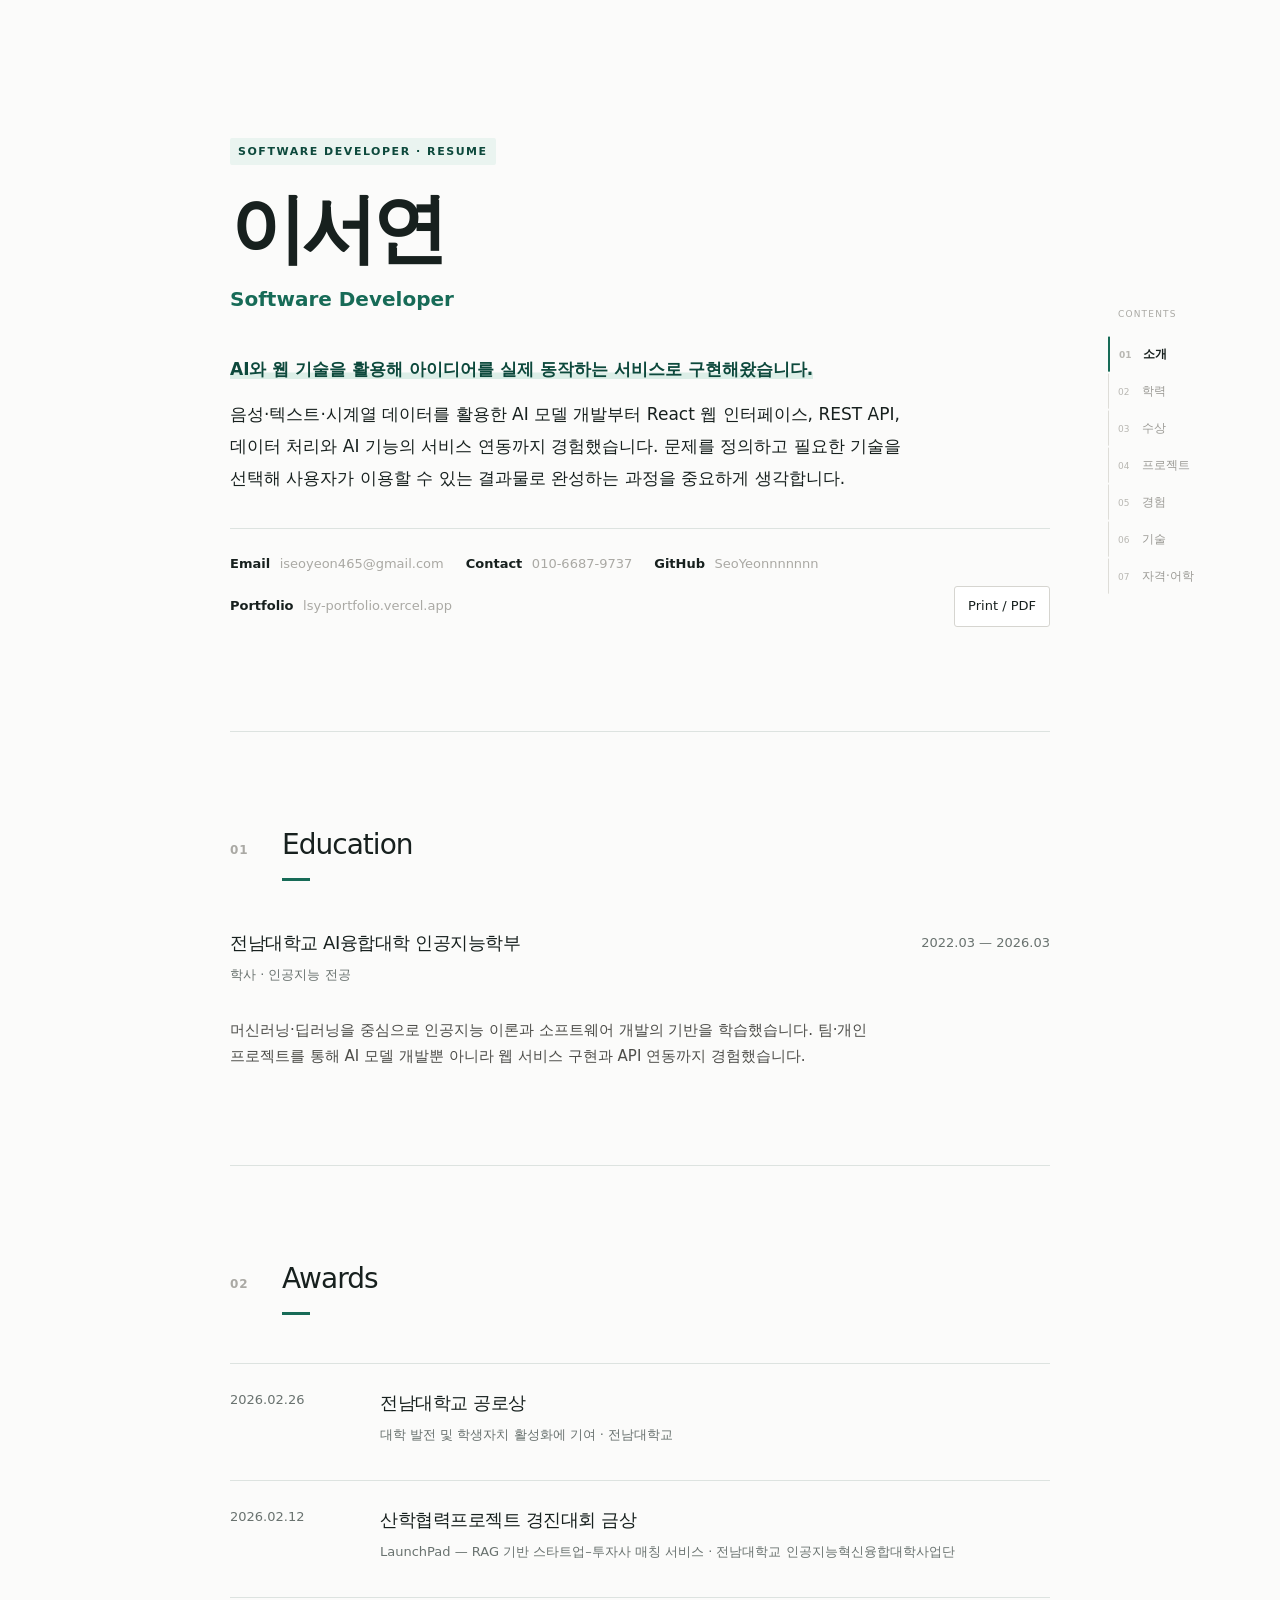
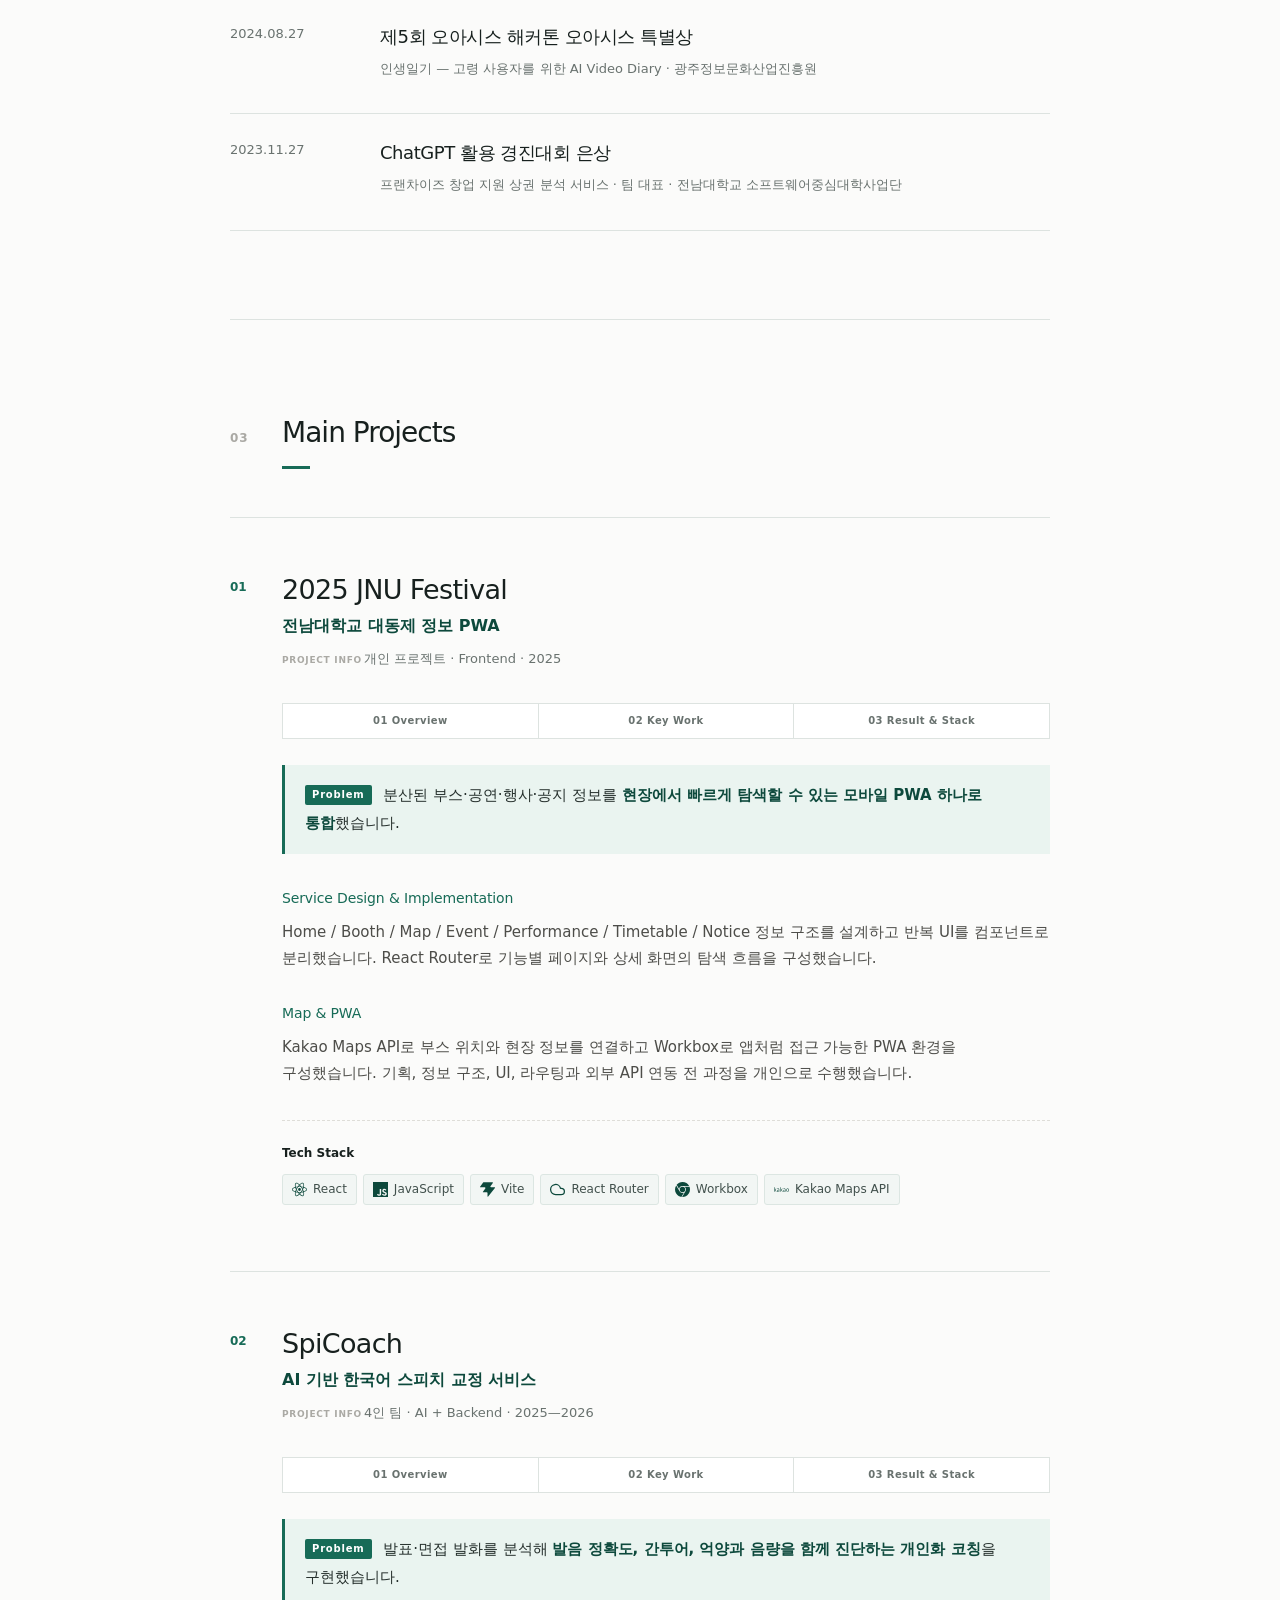
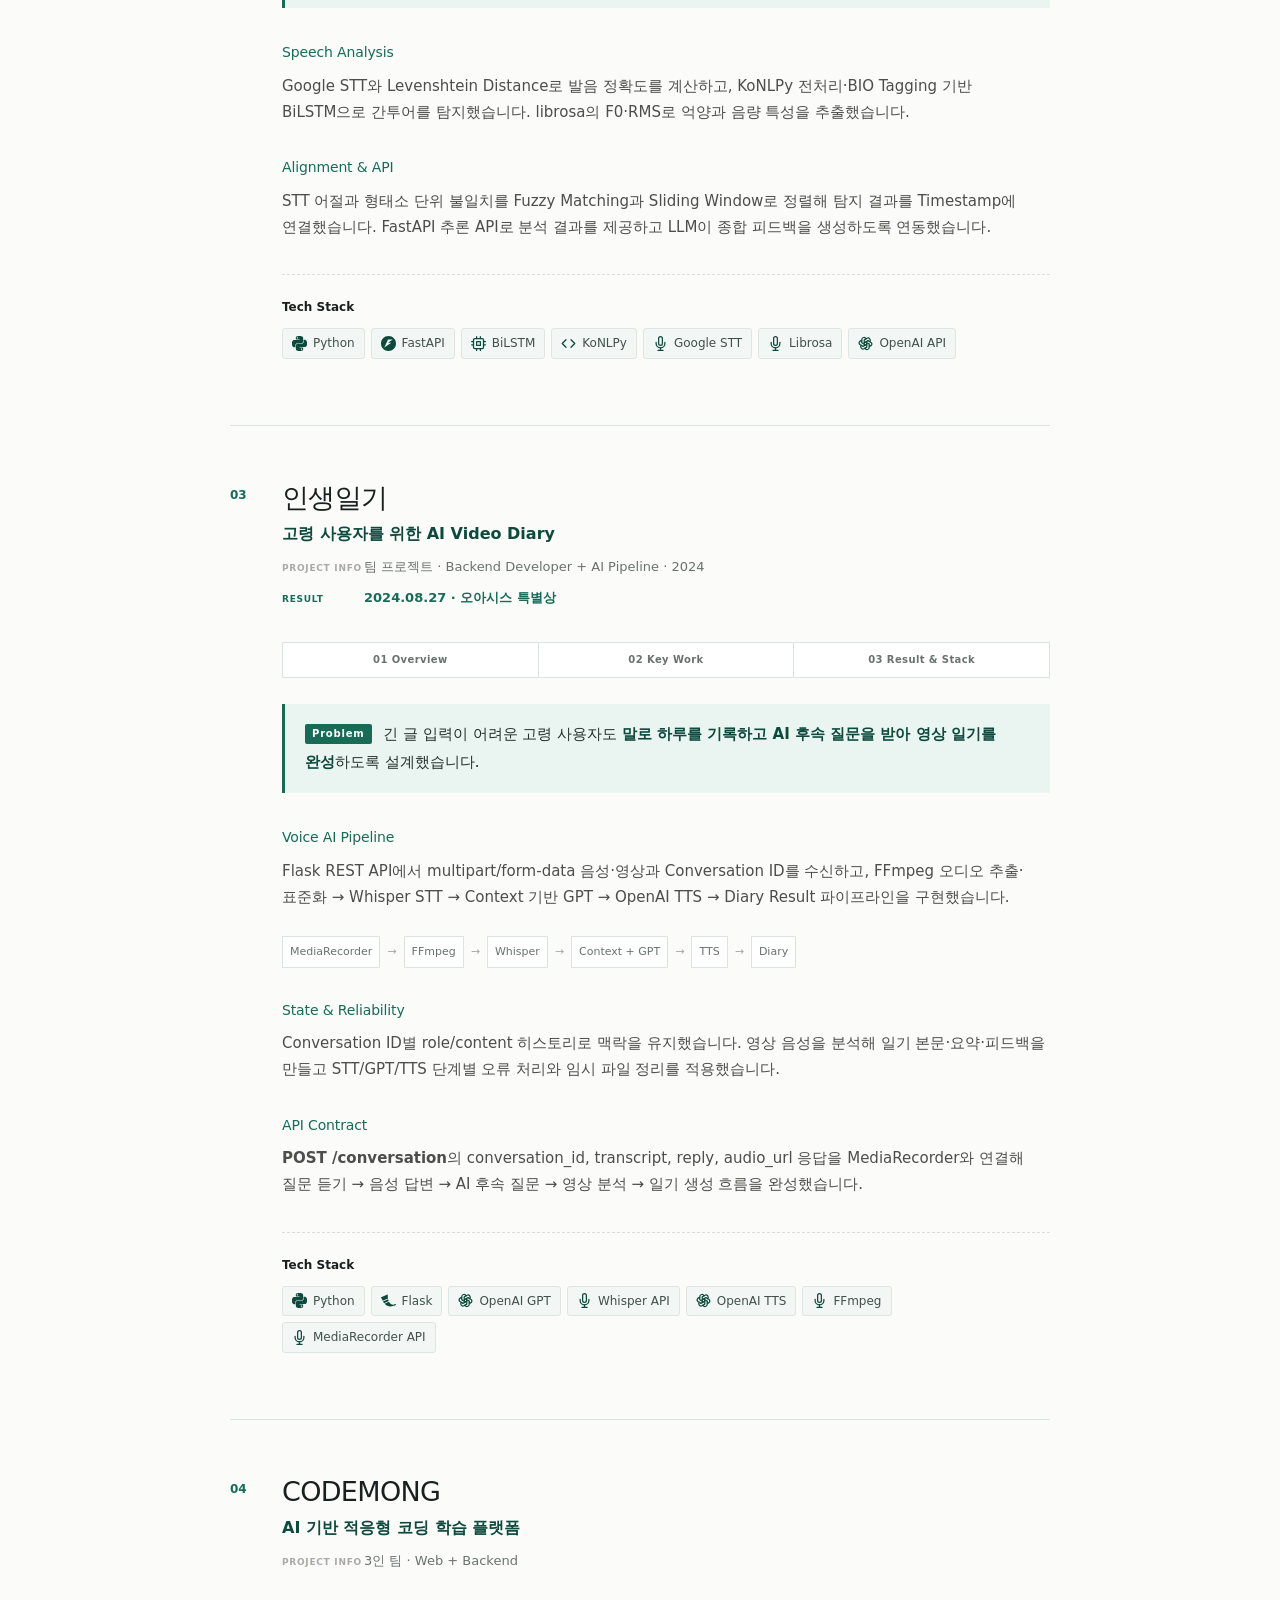
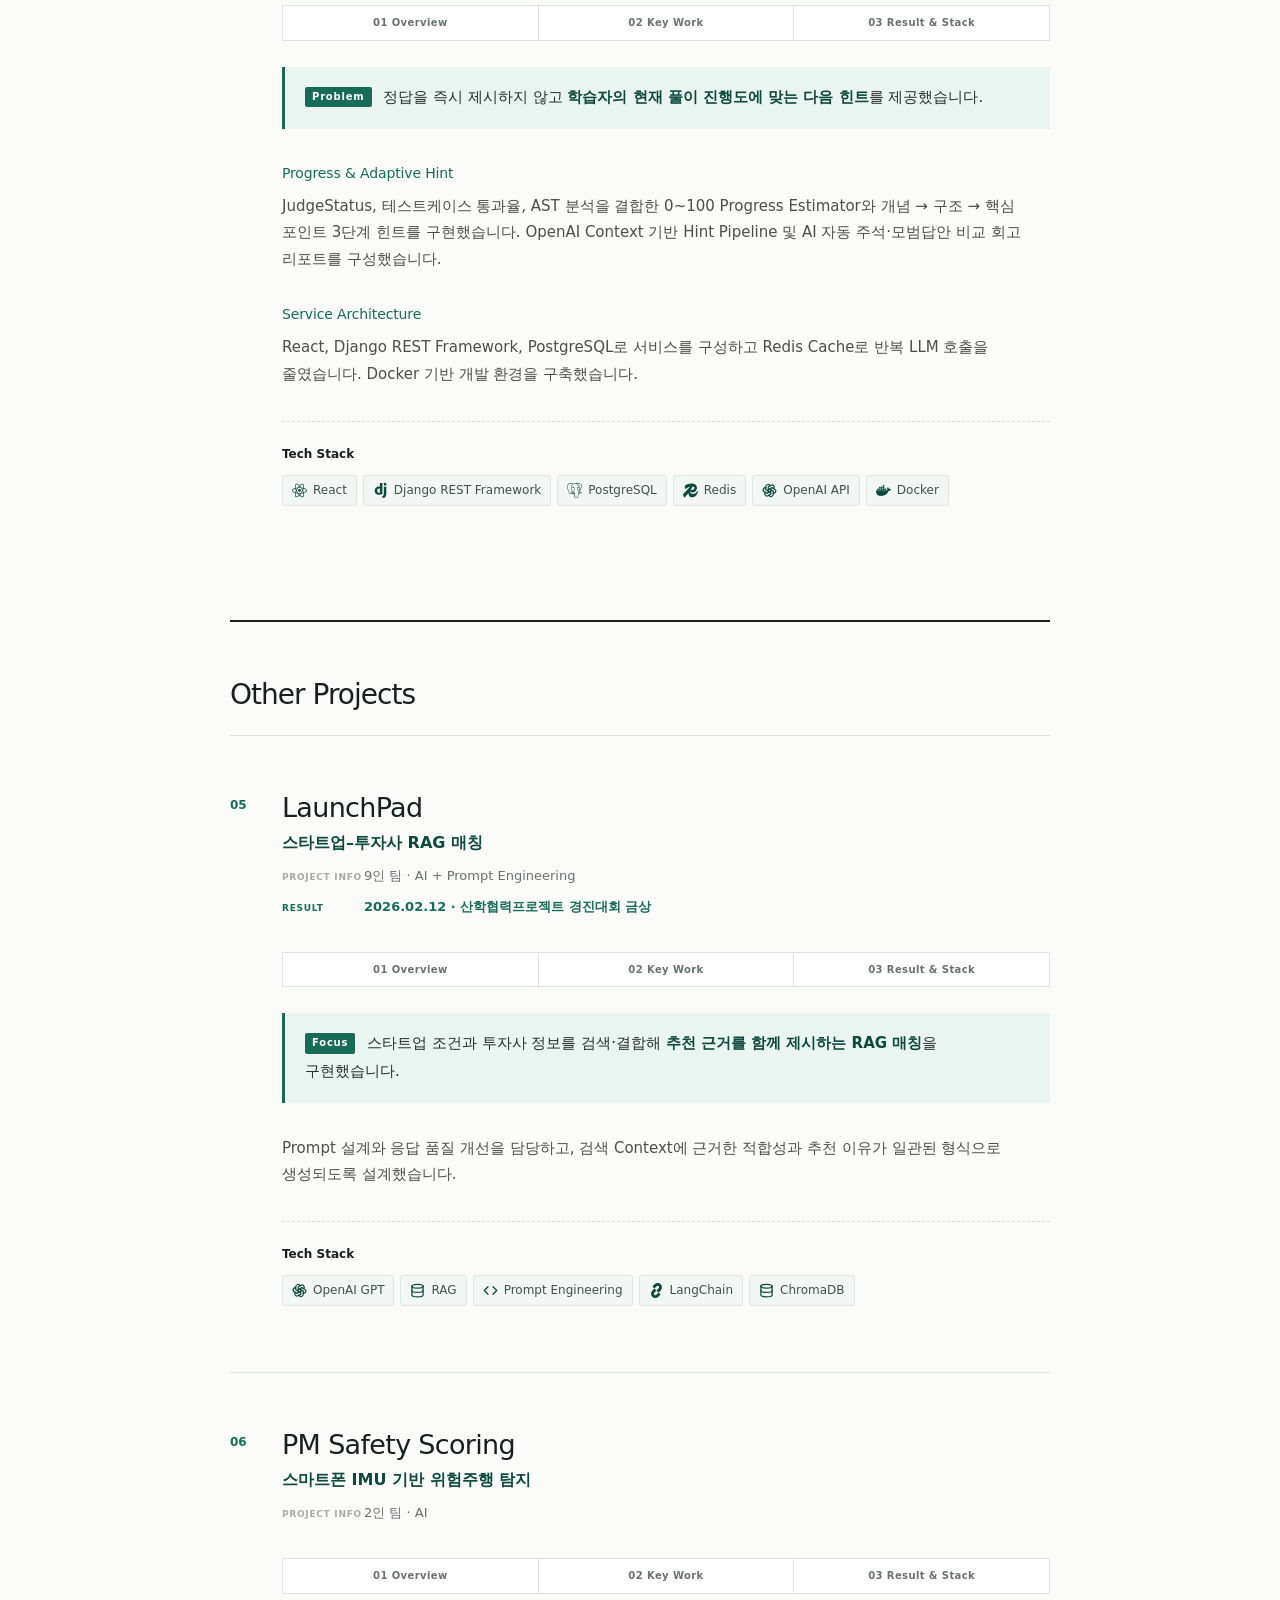
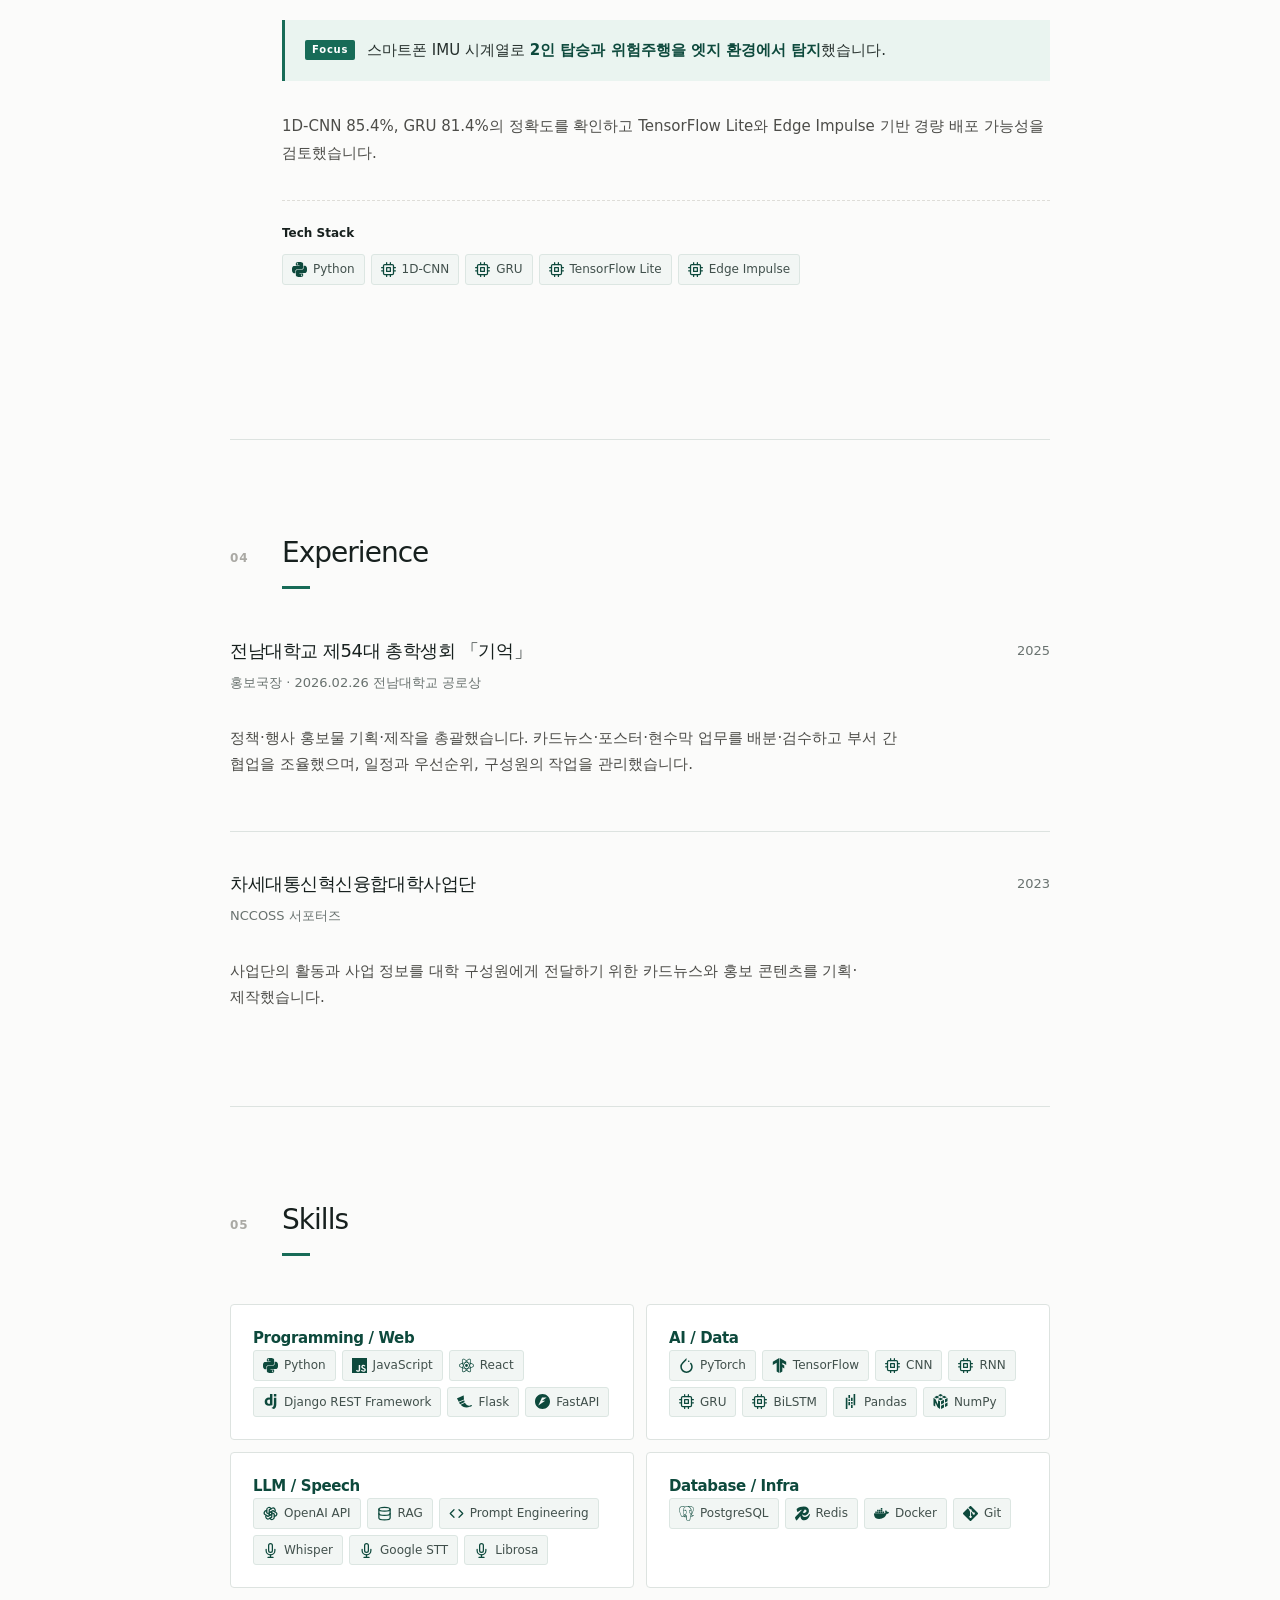
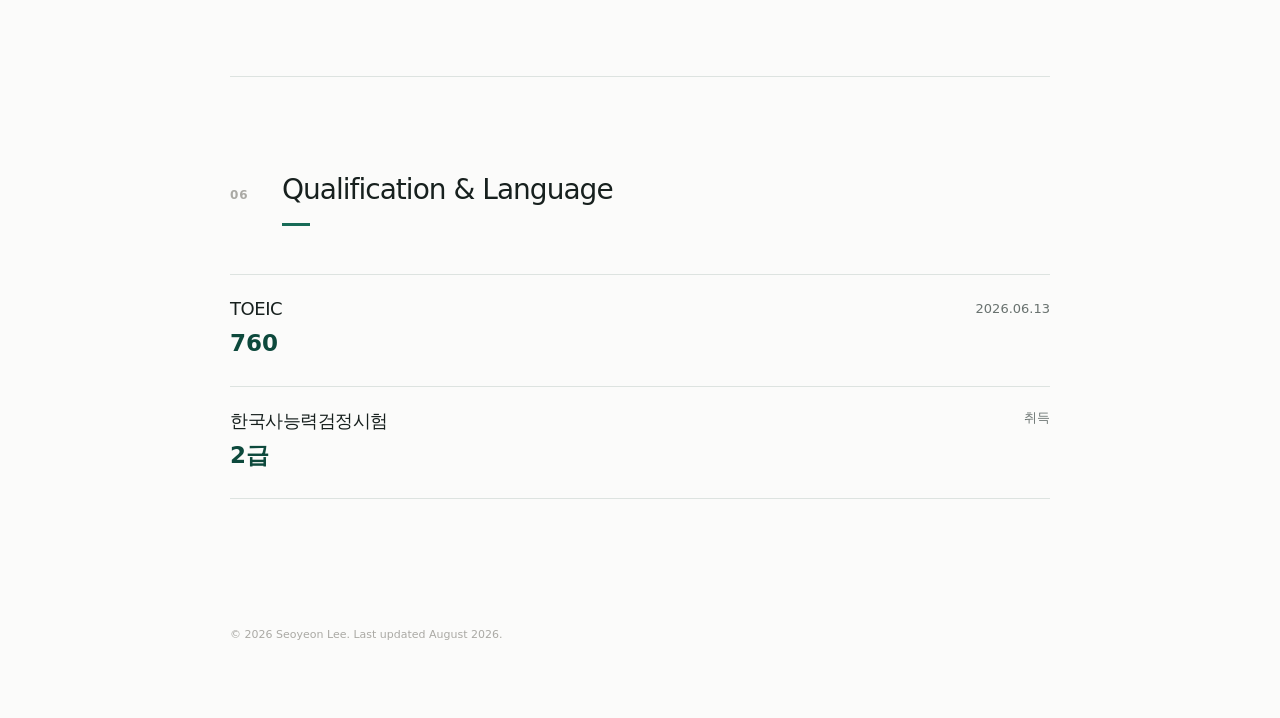
==== commit 292f43e0: "Add files via upload" ====
--- a/all/index.html
+++ b/all/index.html
@@ -5,7 +5,7 @@
     <meta name="viewport" content="width=device-width, initial-scale=1.0" />
     <meta name="description" content="AI와 웹 기술로 아이디어를 실제 서비스로 구현해온 Software Developer 이서연의 종합 이력서입니다." />
     <title>이서연 · Software Developer</title>
-    <script type="module" crossorigin src="/all/assets/index-BG4Q5NiA.js"></script>
+    <script type="module" crossorigin src="/all/assets/index-D-SYhAYT.js"></script>
     <link rel="stylesheet" crossorigin href="/all/assets/index-Oe93Oxm7.css">
   </head>
   <body>
